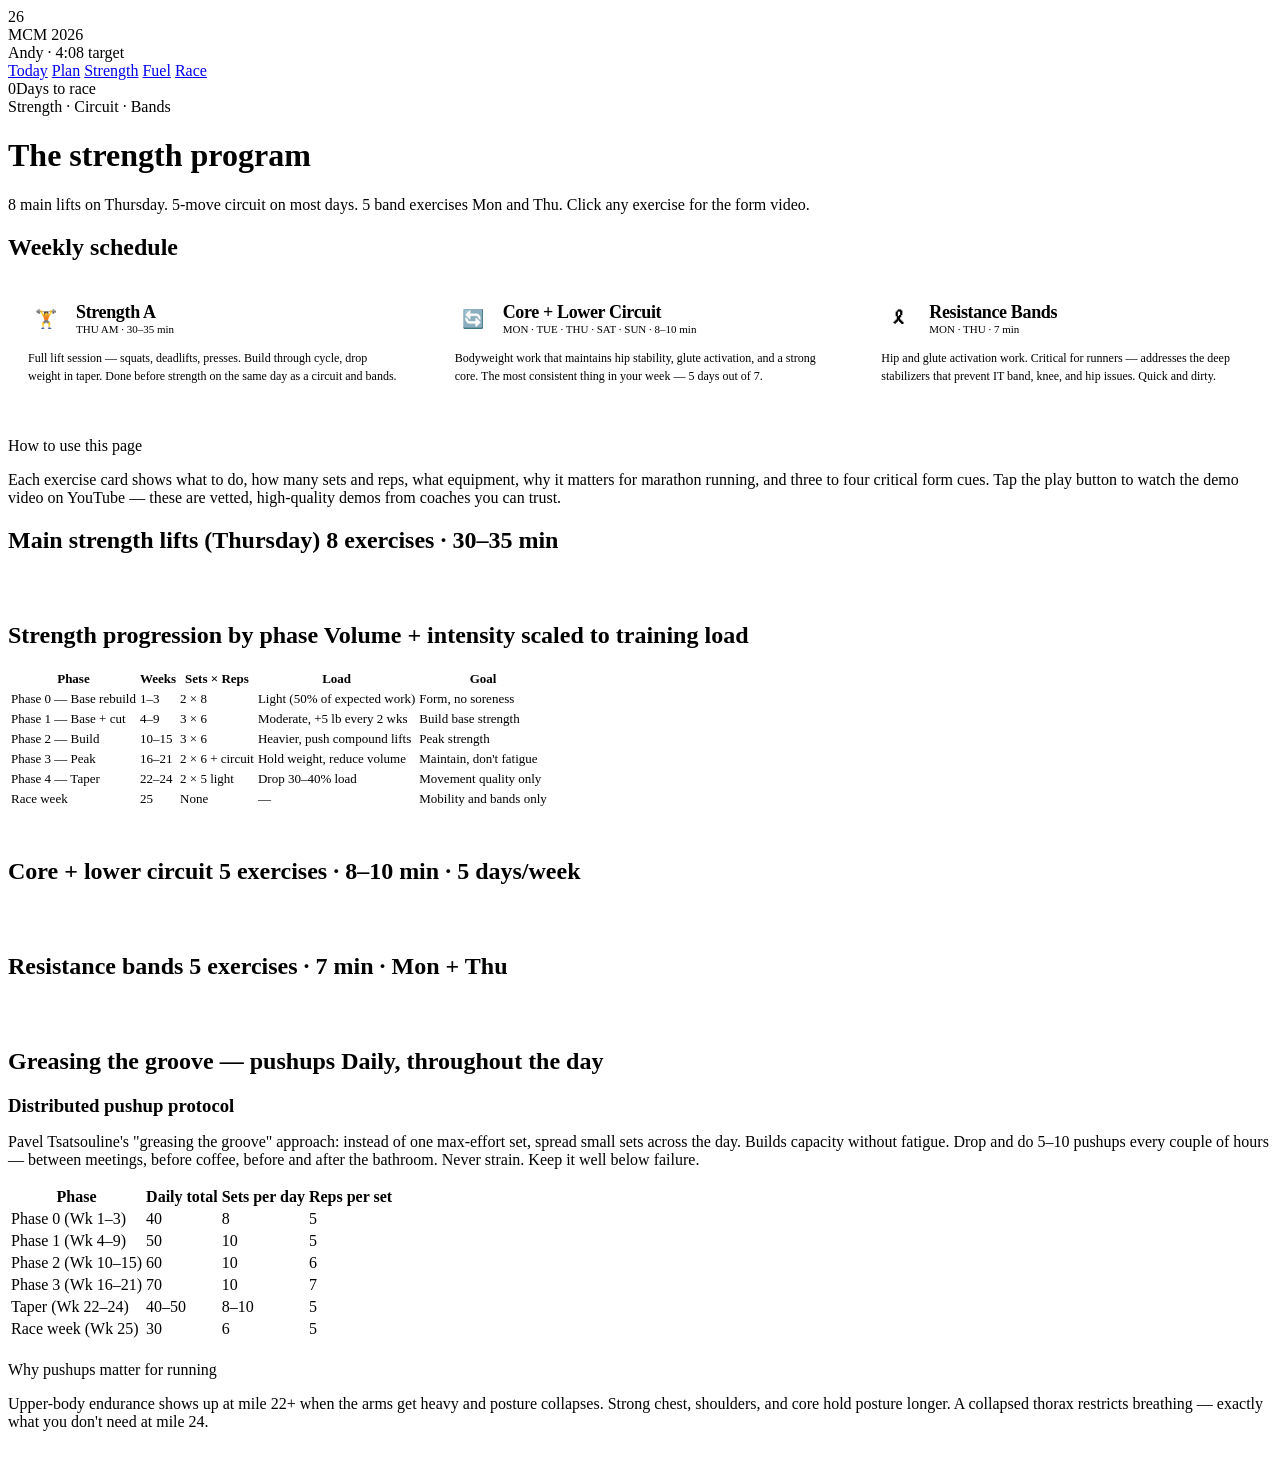
==== exercises.html @ 24f7ea42 "Add files via upload" ====
<!DOCTYPE html>
<html lang="en">
<head>
<meta charset="UTF-8">
<meta name="viewport" content="width=device-width, initial-scale=1.0">
<title>Strength · MCM 2026 Training</title>
<meta name="theme-color" content="#0d1117">
<link rel="stylesheet" href="css/style.css">
<style>
.day-summary {
  display: grid;
  grid-template-columns: repeat(3, 1fr);
  gap: 16px;
  margin-bottom: 32px;
}
.day-card {
  background: var(--card);
  border: 1px solid var(--border);
  border-radius: var(--radius-lg);
  padding: 20px;
}
.day-card-header {
  display: flex;
  align-items: center;
  gap: 12px;
  margin-bottom: 12px;
}
.day-card-icon {
  width: 36px; height: 36px;
  border-radius: 8px;
  display: grid;
  place-items: center;
  font-size: 18px;
}
.day-card-icon.strength { background: var(--strength-soft); color: var(--strength); }
.day-card-icon.circuit { background: var(--easy-soft); color: var(--easy); }
.day-card-icon.bands { background: var(--quality-soft); color: var(--quality); }
.day-card-title {
  font-family: var(--font-display);
  font-size: 18px;
  font-weight: 800;
  letter-spacing: -0.02em;
}
.day-card-meta {
  font-family: var(--font-mono);
  font-size: 11px;
  color: var(--text-faint);
}
.day-card-when {
  font-size: 12px;
  color: var(--text-dim);
  line-height: 1.5;
}

.exercise-section {
  margin-bottom: 48px;
}
.exercise-grid {
  display: grid;
  grid-template-columns: repeat(auto-fill, minmax(340px, 1fr));
  gap: 18px;
}
.ex-card {
  background: var(--card);
  border: 1px solid var(--border);
  border-radius: var(--radius-lg);
  overflow: hidden;
  display: flex;
  flex-direction: column;
}
.ex-thumb {
  position: relative;
  width: 100%;
  padding-top: 56.25%;
  background: var(--bg-elev);
  overflow: hidden;
  border-bottom: 1px solid var(--border-soft);
}
.ex-thumb img {
  position: absolute; inset: 0;
  width: 100%; height: 100%;
  object-fit: cover;
  filter: brightness(0.85);
  transition: filter 0.2s;
}
.ex-thumb:hover img { filter: brightness(1); }
.ex-thumb-overlay {
  position: absolute;
  inset: 0;
  display: grid;
  place-items: center;
  background: linear-gradient(180deg, rgba(0,0,0,0) 50%, rgba(0,0,0,0.5));
  pointer-events: none;
}
.ex-play {
  width: 56px; height: 56px;
  border-radius: 50%;
  background: rgba(249, 115, 22, 0.95);
  display: grid;
  place-items: center;
  font-size: 20px;
  color: #1a0a00;
  box-shadow: 0 4px 20px rgba(249, 115, 22, 0.4);
}
.ex-thumb-label {
  position: absolute;
  bottom: 8px; left: 12px;
  background: rgba(13, 17, 23, 0.85);
  padding: 4px 8px;
  border-radius: 5px;
  font-size: 11px;
  font-weight: 600;
  color: var(--text);
  font-family: var(--font-mono);
}
.ex-body {
  padding: 18px;
  flex: 1;
  display: flex;
  flex-direction: column;
}
.ex-name {
  font-family: var(--font-display);
  font-size: 18px;
  font-weight: 800;
  letter-spacing: -0.02em;
  margin-bottom: 8px;
}
.ex-meta-row {
  display: flex;
  gap: 8px;
  margin-bottom: 14px;
  flex-wrap: wrap;
}
.ex-tag {
  font-family: var(--font-mono);
  font-size: 11px;
  font-weight: 600;
  padding: 3px 9px;
  border-radius: 5px;
  background: var(--bg-elev);
  color: var(--text-dim);
  border: 1px solid var(--border-soft);
}
.ex-tag.sets { color: var(--accent); border-color: rgba(249, 115, 22, 0.3); }
.ex-desc {
  font-size: 13px;
  color: var(--text-dim);
  line-height: 1.55;
  margin-bottom: 14px;
  flex: 1;
}
.ex-cues {
  background: var(--bg-elev);
  border-radius: 8px;
  padding: 12px 14px;
  margin-top: auto;
}
.ex-cues-title {
  font-family: var(--font-body);
  font-size: 10px;
  text-transform: uppercase;
  letter-spacing: 0.1em;
  color: var(--accent);
  font-weight: 700;
  margin-bottom: 8px;
}
.ex-cues ul {
  list-style: none;
  padding: 0;
}
.ex-cues li {
  font-size: 12px;
  color: var(--text);
  padding: 4px 0;
  padding-left: 16px;
  position: relative;
  line-height: 1.4;
}
.ex-cues li::before {
  content: '→';
  position: absolute;
  left: 0;
  color: var(--accent);
  font-weight: 700;
}

.progression-table {
  background: var(--card);
  border: 1px solid var(--border);
  border-radius: var(--radius-lg);
  overflow: hidden;
  margin-bottom: 48px;
}
.progression-table table { font-size: 13px; }
.progression-table th { background: var(--bg-elev); }
.progression-table td.num { color: var(--accent); }

@media (max-width: 700px) {
  .day-summary { grid-template-columns: 1fr; }
  .exercise-grid { grid-template-columns: 1fr; }
}
</style>
</head>
<body>

<nav class="topnav">
  <div class="topnav-inner">
    <div class="brand">
      <div class="brand-mark">26</div>
      <div>
        <div class="brand-text">MCM 2026</div>
        <span class="brand-sub">Andy · 4:08 target</span>
      </div>
    </div>
    <div class="nav-tabs">
      <a href="index.html" class="nav-tab">Today</a>
      <a href="plan.html" class="nav-tab">Plan</a>
      <a href="exercises.html" class="nav-tab active">Strength</a>
      <a href="nutrition.html" class="nav-tab">Fuel</a>
      <a href="race.html" class="nav-tab">Race</a>
    </div>
    <div class="nav-stats">
      <div class="nav-stat"><span class="nav-stat-num" id="ts-days">—</span><span class="nav-stat-lbl">Days to race</span></div>
    </div>
  </div>
</nav>

<main>
  <div class="page-header">
    <div class="page-kicker">Strength · Circuit · Bands</div>
    <h1 class="page-title">The strength program</h1>
    <p class="page-subtitle">8 main lifts on Thursday. 5-move circuit on most days. 5 band exercises Mon and Thu. Click any exercise for the form video.</p>
  </div>

  <h2 class="section-title">Weekly schedule</h2>
  <div class="day-summary">
    <div class="day-card">
      <div class="day-card-header">
        <div class="day-card-icon strength">🏋️</div>
        <div>
          <div class="day-card-title">Strength A</div>
          <div class="day-card-meta">THU AM · 30–35 min</div>
        </div>
      </div>
      <div class="day-card-when">Full lift session — squats, deadlifts, presses. Build through cycle, drop weight in taper. Done before strength on the same day as a circuit and bands.</div>
    </div>
    <div class="day-card">
      <div class="day-card-header">
        <div class="day-card-icon circuit">🔄</div>
        <div>
          <div class="day-card-title">Core + Lower Circuit</div>
          <div class="day-card-meta">MON · TUE · THU · SAT · SUN · 8–10 min</div>
        </div>
      </div>
      <div class="day-card-when">Bodyweight work that maintains hip stability, glute activation, and a strong core. The most consistent thing in your week — 5 days out of 7.</div>
    </div>
    <div class="day-card">
      <div class="day-card-header">
        <div class="day-card-icon bands">🎗</div>
        <div>
          <div class="day-card-title">Resistance Bands</div>
          <div class="day-card-meta">MON · THU · 7 min</div>
        </div>
      </div>
      <div class="day-card-when">Hip and glute activation work. Critical for runners — addresses the deep stabilizers that prevent IT band, knee, and hip issues. Quick and dirty.</div>
    </div>
  </div>

  <div class="callout">
    <div class="callout-title">How to use this page</div>
    <p>Each exercise card shows what to do, how many sets and reps, what equipment, why it matters for marathon running, and three to four critical form cues. Tap the play button to watch the demo video on YouTube — these are vetted, high-quality demos from coaches you can trust.</p>
  </div>

  <section class="exercise-section">
    <h2 class="section-title">
      <span>Main strength lifts (Thursday)</span>
      <span class="section-title-rt">8 exercises · 30–35 min</span>
    </h2>
    <div class="exercise-grid" id="strength-grid"></div>
  </section>

  <section class="exercise-section">
    <h2 class="section-title">
      <span>Strength progression by phase</span>
      <span class="section-title-rt">Volume + intensity scaled to training load</span>
    </h2>
    <div class="progression-table">
      <table>
        <thead><tr><th>Phase</th><th>Weeks</th><th>Sets × Reps</th><th>Load</th><th>Goal</th></tr></thead>
        <tbody>
          <tr><td>Phase 0 — Base rebuild</td><td class="num">1–3</td><td>2 × 8</td><td>Light (50% of expected work)</td><td>Form, no soreness</td></tr>
          <tr><td>Phase 1 — Base + cut</td><td class="num">4–9</td><td>3 × 6</td><td>Moderate, +5 lb every 2 wks</td><td>Build base strength</td></tr>
          <tr><td>Phase 2 — Build</td><td class="num">10–15</td><td>3 × 6</td><td>Heavier, push compound lifts</td><td>Peak strength</td></tr>
          <tr><td>Phase 3 — Peak</td><td class="num">16–21</td><td>2 × 6 + circuit</td><td>Hold weight, reduce volume</td><td>Maintain, don't fatigue</td></tr>
          <tr><td>Phase 4 — Taper</td><td class="num">22–24</td><td>2 × 5 light</td><td>Drop 30–40% load</td><td>Movement quality only</td></tr>
          <tr><td>Race week</td><td class="num">25</td><td>None</td><td>—</td><td>Mobility and bands only</td></tr>
        </tbody>
      </table>
    </div>
  </section>

  <section class="exercise-section">
    <h2 class="section-title">
      <span>Core + lower circuit</span>
      <span class="section-title-rt">5 exercises · 8–10 min · 5 days/week</span>
    </h2>
    <div class="exercise-grid" id="circuit-grid"></div>
  </section>

  <section class="exercise-section">
    <h2 class="section-title">
      <span>Resistance bands</span>
      <span class="section-title-rt">5 exercises · 7 min · Mon + Thu</span>
    </h2>
    <div class="exercise-grid" id="bands-grid"></div>
  </section>

  <section class="exercise-section">
    <h2 class="section-title">
      <span>Greasing the groove — pushups</span>
      <span class="section-title-rt">Daily, throughout the day</span>
    </h2>
    <div class="card">
      <h3 style="margin-bottom: 12px;">Distributed pushup protocol</h3>
      <p style="color: var(--text-dim); margin-bottom: 16px;">Pavel Tsatsouline's "greasing the groove" approach: instead of one max-effort set, spread small sets across the day. Builds capacity without fatigue. Drop and do 5–10 pushups every couple of hours — between meetings, before coffee, before and after the bathroom. Never strain. Keep it well below failure.</p>
      <table>
        <thead><tr><th>Phase</th><th>Daily total</th><th>Sets per day</th><th>Reps per set</th></tr></thead>
        <tbody>
          <tr><td>Phase 0 (Wk 1–3)</td><td class="num">40</td><td class="num">8</td><td class="num">5</td></tr>
          <tr><td>Phase 1 (Wk 4–9)</td><td class="num">50</td><td class="num">10</td><td class="num">5</td></tr>
          <tr><td>Phase 2 (Wk 10–15)</td><td class="num">60</td><td class="num">10</td><td class="num">6</td></tr>
          <tr><td>Phase 3 (Wk 16–21)</td><td class="num">70</td><td class="num">10</td><td class="num">7</td></tr>
          <tr><td>Taper (Wk 22–24)</td><td class="num">40–50</td><td class="num">8–10</td><td class="num">5</td></tr>
          <tr><td>Race week (Wk 25)</td><td class="num">30</td><td class="num">6</td><td class="num">5</td></tr>
        </tbody>
      </table>
      <div class="callout" style="margin-top: 20px;">
        <div class="callout-title">Why pushups matter for running</div>
        <p>Upper-body endurance shows up at mile 22+ when the arms get heavy and posture collapses. Strong chest, shoulders, and core hold posture longer. A collapsed thorax restricts breathing — exactly what you don't need at mile 24.</p>
      </div>
    </div>
  </section>
</main>

<script src="js/data.js"></script>
<script>
const RACE_DATE = new Date('2026-10-25T07:55:00');
const today = new Date();
const days = Math.max(0, Math.floor((RACE_DATE - today) / (1000 * 60 * 60 * 24)));
document.getElementById('ts-days').textContent = days;

function ytId(url) {
  const m = url.match(/(?:youtube\.com\/watch\?v=|youtu\.be\/)([a-zA-Z0-9_-]+)/);
  return m ? m[1] : null;
}
function exCard(ex) {
  const id = ytId(ex.videoUrl);
  const thumb = id ? `https://img.youtube.com/vi/${id}/hqdefault.jpg` : '';
  const cuesHTML = ex.formCues ? `
    <div class="ex-cues">
      <div class="ex-cues-title">Form cues</div>
      <ul>${ex.formCues.map(c => `<li>${c}</li>`).join('')}</ul>
    </div>
  ` : '';
  return `
    <div class="ex-card">
      <a class="ex-thumb" href="${ex.videoUrl}" target="_blank" rel="noopener" title="Watch ${ex.videoLabel || 'demo'}">
        ${thumb ? `<img src="${thumb}" alt="${ex.name} demo" loading="lazy">` : ''}
        <div class="ex-thumb-overlay"><div class="ex-play">▶</div></div>
        ${ex.videoLabel ? `<div class="ex-thumb-label">${ex.videoLabel}</div>` : ''}
      </a>
      <div class="ex-body">
        <div class="ex-name">${ex.name}</div>
        <div class="ex-meta-row">
          <span class="ex-tag sets">${ex.sets}</span>
          ${ex.equipment ? `<span class="ex-tag">${ex.equipment}</span>` : ''}
        </div>
        <div class="ex-desc">${ex.description}</div>
        ${cuesHTML}
      </div>
    </div>
  `;
}
document.getElementById('strength-grid').innerHTML = EXERCISES.strength.map(exCard).join('');
document.getElementById('circuit-grid').innerHTML = EXERCISES.circuit.map(exCard).join('');
document.getElementById('bands-grid').innerHTML = EXERCISES.bands.map(exCard).join('');
</script>
</body>
</html>
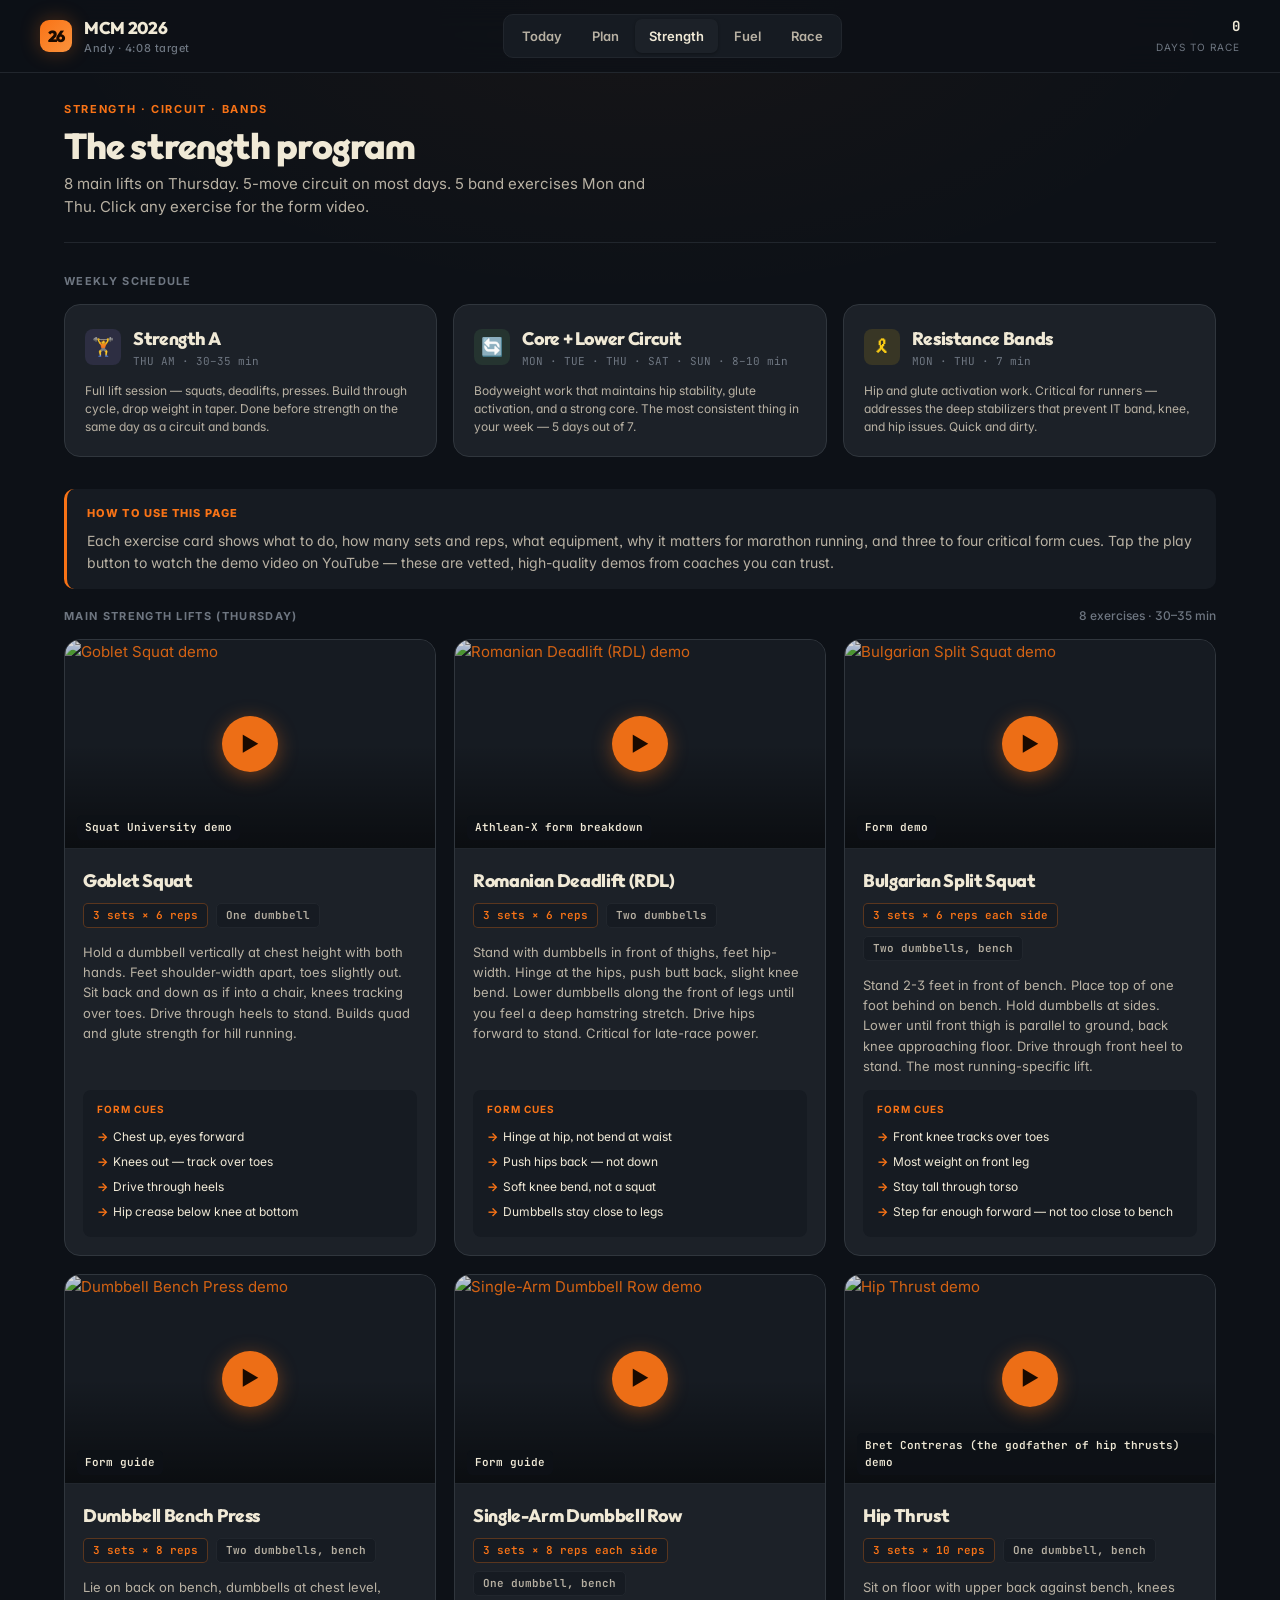
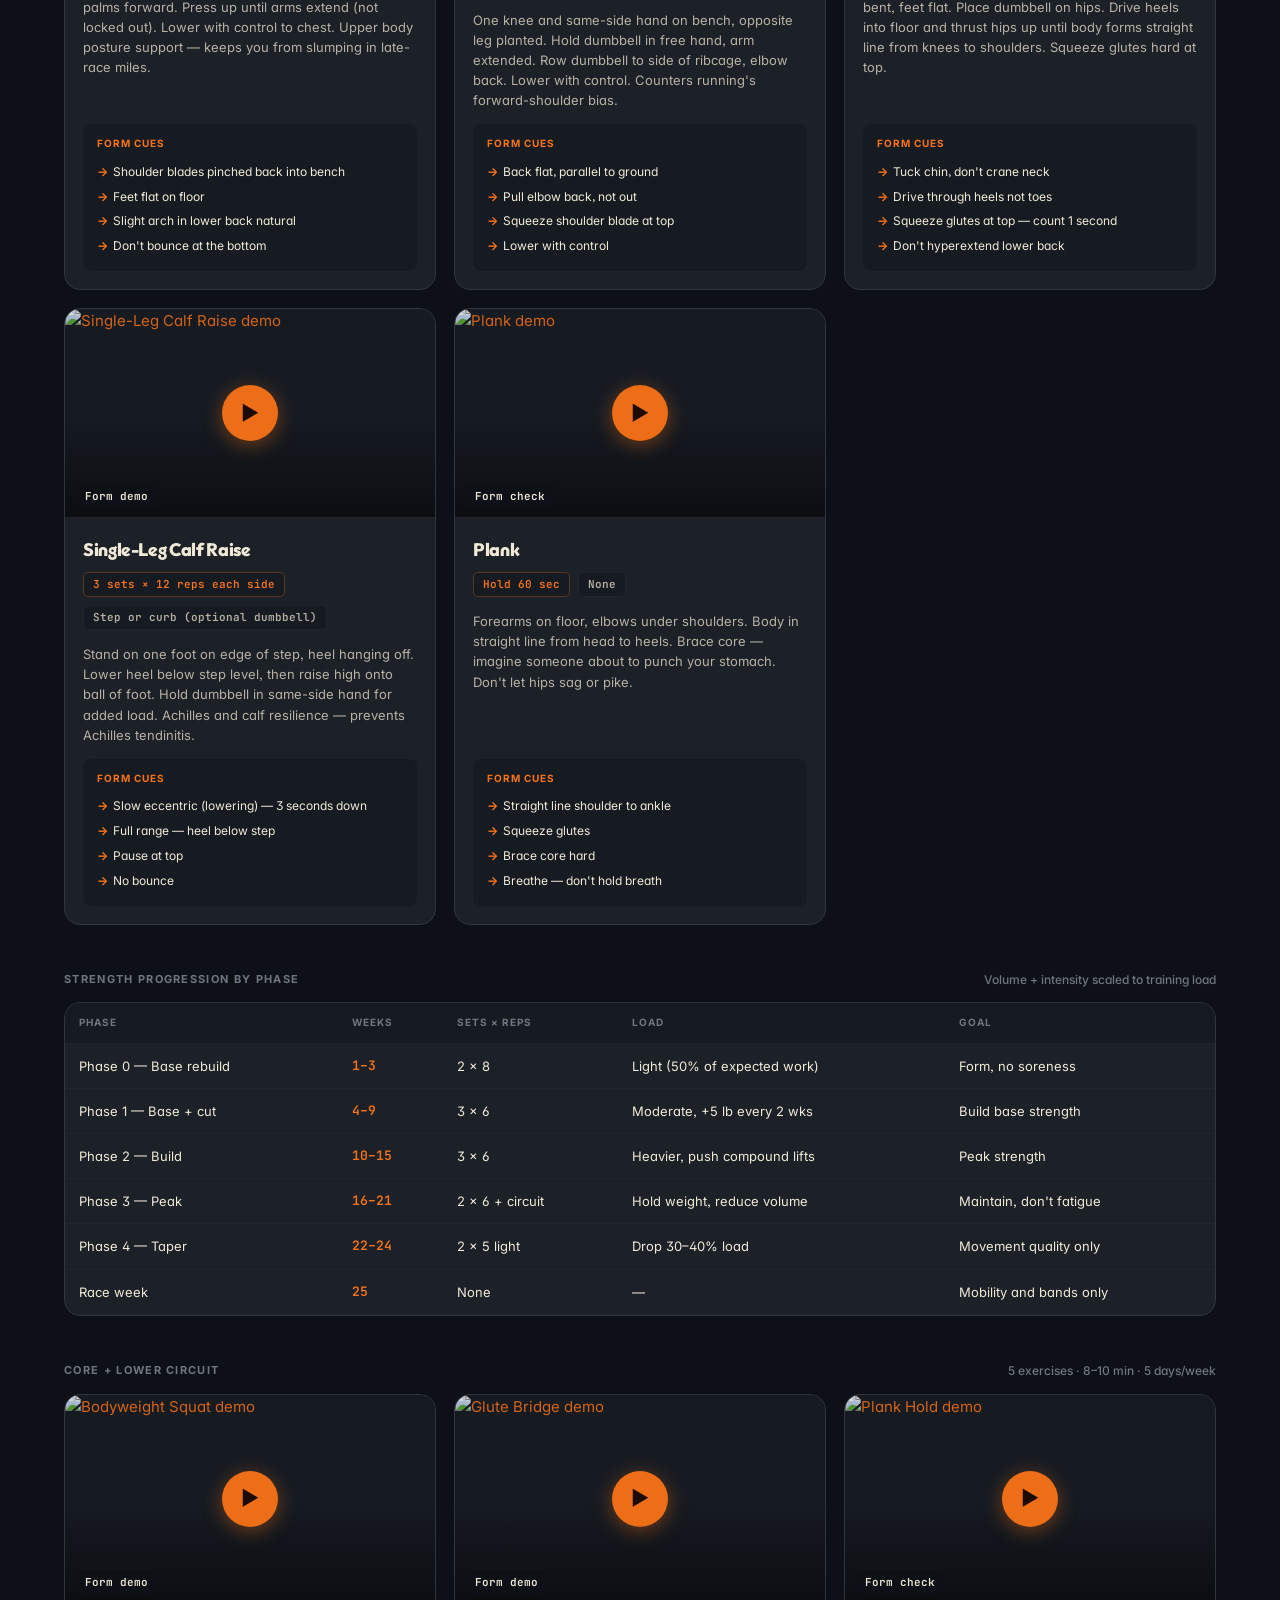
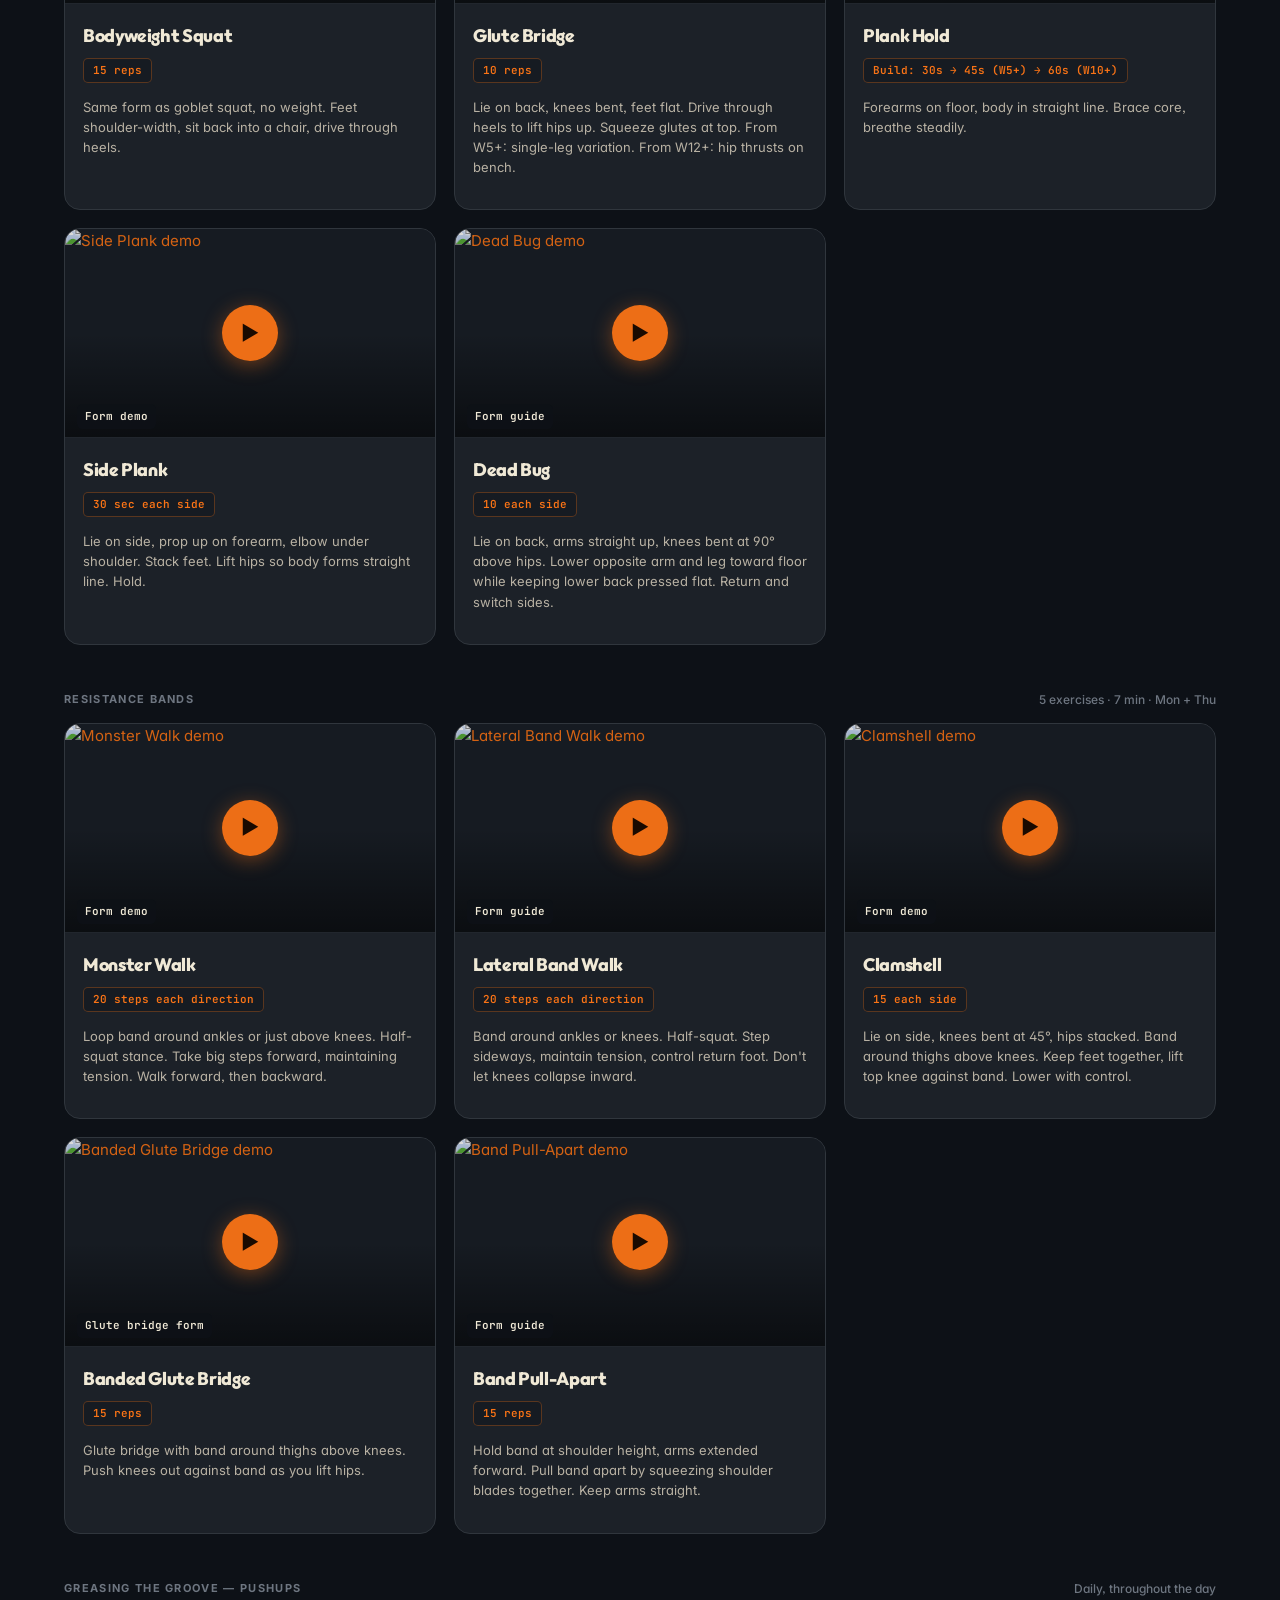
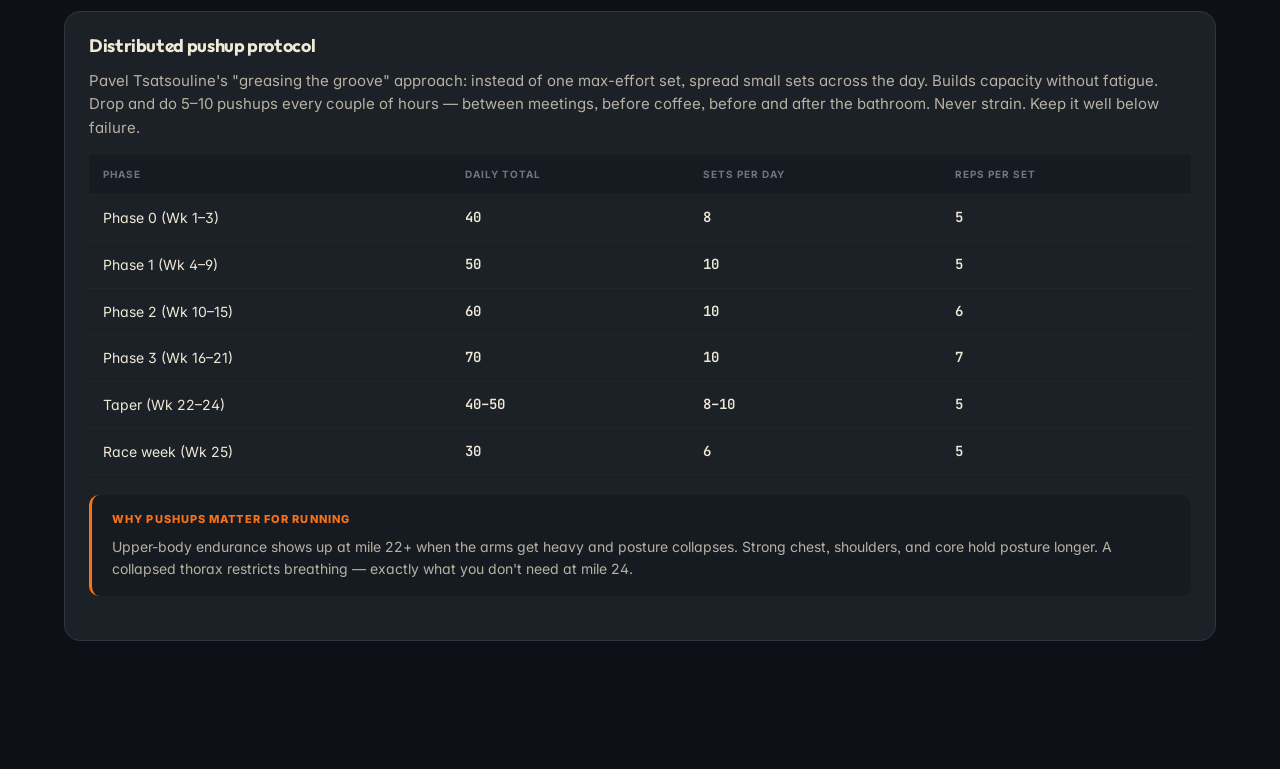
==== commit c1ed2650: "Upgrade state to schema v2; redesign Today page Schema v2 collapses done/skip/notes into a single wo" ====
--- a/exercises.html
+++ b/exercises.html
@@ -344,11 +344,9 @@
 </main>
 
 <script src="js/data.js"></script>
+<script src="js/state.js"></script>
 <script>
-const RACE_DATE = new Date('2026-10-25T07:55:00');
-const today = new Date();
-const days = Math.max(0, Math.floor((RACE_DATE - today) / (1000 * 60 * 60 * 24)));
-document.getElementById('ts-days').textContent = days;
+bindTopnavStats();
 
 function ytId(url) {
   const m = url.match(/(?:youtube\.com\/watch\?v=|youtu\.be\/)([a-zA-Z0-9_-]+)/);
--- a/css/style.css
+++ b/css/style.css
@@ -0,0 +1,589 @@
+/* ============================================================
+   MCM 2026 Training — Design System
+   Warm dark mode, single accent, Inter/Outfit/JetBrains Mono
+   ============================================================ */
+
+@import url('https://fonts.googleapis.com/css2?family=Outfit:wght@400;500;600;700;800;900&family=Inter:wght@400;500;600;700;800&family=JetBrains+Mono:wght@400;500;600;700&display=swap');
+
+:root {
+  /* Surfaces */
+  --bg: #0d1117;
+  --bg-elev: #161b22;
+  --card: #1c2128;
+  --card-hover: #262c36;
+  --border: #30363d;
+  --border-soft: #21262d;
+
+  /* Text — warm, never pure white */
+  --text: #f0e9d6;
+  --text-dim: #b8b1a3;
+  --text-faint: #6e7681;
+
+  /* Accents */
+  --accent: #f97316;          /* warm orange — marathon dawn */
+  --accent-soft: rgba(249, 115, 22, 0.12);
+  --accent-dim: #c2410c;
+
+  /* Semantic */
+  --easy: #66bb6a;
+  --easy-soft: rgba(102, 187, 106, 0.12);
+  --quality: #facc15;
+  --quality-soft: rgba(250, 204, 21, 0.12);
+  --long: #38bdf8;
+  --long-soft: rgba(56, 189, 248, 0.12);
+  --strength: #a78bfa;
+  --strength-soft: rgba(167, 139, 250, 0.12);
+  --rest: #6e7681;
+  --rest-soft: rgba(110, 118, 129, 0.12);
+  --tune: #ec4899;
+  --tune-soft: rgba(236, 72, 153, 0.12);
+  --race: #ef4444;
+  --race-soft: rgba(239, 68, 68, 0.15);
+  --done: #22c55e;
+  --warn: #f59e0b;
+
+  /* Typography */
+  --font-display: 'Outfit', -apple-system, system-ui, sans-serif;
+  --font-body: 'Inter', -apple-system, system-ui, sans-serif;
+  --font-mono: 'JetBrains Mono', 'SF Mono', Menlo, monospace;
+
+  /* Spacing */
+  --space-1: 4px; --space-2: 8px; --space-3: 12px;
+  --space-4: 16px; --space-5: 20px; --space-6: 24px;
+  --space-8: 32px; --space-10: 40px; --space-12: 48px;
+
+  /* Radius */
+  --radius: 12px;
+  --radius-lg: 16px;
+  --radius-xl: 20px;
+}
+
+* { box-sizing: border-box; margin: 0; padding: 0; }
+
+html, body {
+  background: var(--bg);
+  color: var(--text);
+  font-family: var(--font-body);
+  font-size: 15px;
+  line-height: 1.55;
+  -webkit-font-smoothing: antialiased;
+  min-height: 100vh;
+  font-feature-settings: 'cv11', 'ss01', 'ss03';
+}
+
+body {
+  background:
+    radial-gradient(ellipse 1000px 500px at top, rgba(249, 115, 22, 0.04), transparent 60%),
+    var(--bg);
+}
+
+a { color: var(--accent); text-decoration: none; }
+a:hover { color: var(--accent-dim); }
+
+button {
+  font-family: inherit;
+  cursor: pointer;
+  border: none;
+  background: none;
+  color: inherit;
+}
+
+/* ===== TOP NAV ===== */
+.topnav {
+  position: sticky; top: 0; z-index: 50;
+  background: rgba(13, 17, 23, 0.85);
+  backdrop-filter: blur(16px); -webkit-backdrop-filter: blur(16px);
+  border-bottom: 1px solid var(--border-soft);
+  padding: 14px 24px;
+}
+.topnav-inner {
+  max-width: 1200px; margin: 0 auto;
+  display: flex; align-items: center; justify-content: space-between;
+  gap: 16px; flex-wrap: wrap;
+}
+.brand { display: flex; align-items: center; gap: 12px; }
+.brand-mark {
+  width: 32px; height: 32px;
+  border-radius: 9px;
+  background: linear-gradient(135deg, var(--accent), #fb923c);
+  display: grid; place-items: center;
+  font-family: var(--font-display);
+  font-weight: 900; font-size: 16px;
+  color: #1a0a00;
+  letter-spacing: -0.05em;
+  box-shadow: 0 0 20px rgba(249, 115, 22, 0.3);
+}
+.brand-text {
+  font-family: var(--font-display);
+  font-weight: 800; font-size: 17px;
+  letter-spacing: -0.02em;
+}
+.brand-sub {
+  display: block;
+  font-family: var(--font-body);
+  font-weight: 500; font-size: 11px;
+  color: var(--text-faint);
+  letter-spacing: 0.05em;
+  margin-top: -2px;
+}
+
+.nav-tabs {
+  display: flex; gap: 2px;
+  background: var(--bg-elev);
+  padding: 4px;
+  border-radius: 10px;
+  border: 1px solid var(--border-soft);
+}
+.nav-tab {
+  font-family: var(--font-body);
+  font-weight: 600; font-size: 13px;
+  color: var(--text-dim);
+  padding: 7px 14px;
+  border-radius: 7px;
+  transition: all 0.15s;
+  text-decoration: none;
+}
+.nav-tab:hover { color: var(--text); background: var(--card); }
+.nav-tab.active {
+  background: var(--card);
+  color: var(--text);
+  box-shadow: 0 1px 3px rgba(0,0,0,0.3);
+}
+
+.nav-stats {
+  display: flex; gap: 20px;
+  font-size: 12px; color: var(--text-dim);
+}
+.nav-stat { display: flex; flex-direction: column; align-items: flex-end; }
+.nav-stat-num {
+  font-family: var(--font-mono);
+  color: var(--text); font-weight: 700;
+  font-size: 14px;
+  font-variant-numeric: tabular-nums;
+}
+.nav-stat-lbl {
+  font-size: 10px;
+  text-transform: uppercase;
+  letter-spacing: 0.1em;
+  color: var(--text-faint);
+  margin-top: 2px;
+}
+
+main { max-width: 1200px; margin: 0 auto; padding: 28px 24px 80px; }
+
+/* ===== TYPOGRAPHY ===== */
+h1, h2, h3, h4 {
+  font-family: var(--font-display);
+  font-weight: 700;
+  letter-spacing: -0.02em;
+  line-height: 1.15;
+  color: var(--text);
+}
+h1 { font-size: 32px; font-weight: 800; }
+h2 { font-size: 24px; }
+h3 { font-size: 18px; }
+h4 { font-size: 15px; font-weight: 600; }
+
+p { color: var(--text-dim); }
+strong { color: var(--text); font-weight: 600; }
+em { color: var(--text-dim); }
+
+.section-title {
+  font-family: var(--font-body);
+  font-size: 11px;
+  text-transform: uppercase;
+  letter-spacing: 0.12em;
+  color: var(--text-faint);
+  font-weight: 700;
+  margin: 0 0 16px;
+  display: flex; align-items: center; justify-content: space-between;
+}
+.section-title-rt {
+  font-size: 12px;
+  text-transform: none;
+  letter-spacing: 0;
+  color: var(--text-faint);
+  font-weight: 500;
+}
+
+.page-header {
+  margin-bottom: 32px;
+  padding-bottom: 24px;
+  border-bottom: 1px solid var(--border-soft);
+}
+.page-kicker {
+  font-family: var(--font-body);
+  font-size: 11px;
+  text-transform: uppercase;
+  letter-spacing: 0.15em;
+  color: var(--accent);
+  font-weight: 700;
+  margin-bottom: 8px;
+}
+.page-title {
+  font-family: var(--font-display);
+  font-size: 36px;
+  font-weight: 800;
+  letter-spacing: -0.025em;
+  line-height: 1.1;
+  margin-bottom: 6px;
+}
+.page-subtitle {
+  font-size: 15px;
+  color: var(--text-dim);
+  max-width: 600px;
+}
+
+/* ===== CARDS ===== */
+.card {
+  background: var(--card);
+  border: 1px solid var(--border);
+  border-radius: var(--radius-lg);
+  padding: 24px;
+}
+.card-hover { transition: all 0.15s; }
+.card-hover:hover {
+  background: var(--card-hover);
+  transform: translateY(-1px);
+}
+
+/* ===== BUTTONS ===== */
+.btn {
+  display: inline-flex;
+  align-items: center;
+  gap: 6px;
+  background: var(--card);
+  border: 1px solid var(--border);
+  color: var(--text);
+  padding: 10px 16px;
+  border-radius: 10px;
+  font-size: 13px;
+  font-weight: 600;
+  font-family: inherit;
+  transition: all 0.15s;
+}
+.btn:hover { background: var(--card-hover); border-color: #3a4358; }
+.btn-primary {
+  background: var(--accent);
+  border-color: var(--accent);
+  color: #1a0a00;
+  font-weight: 700;
+}
+.btn-primary:hover { background: #ea580c; border-color: #ea580c; }
+.btn-done {
+  background: rgba(34, 197, 94, 0.15);
+  border-color: rgba(34, 197, 94, 0.4);
+  color: var(--done);
+}
+.btn-skip { color: var(--text-dim); }
+
+/* ===== TYPE COLORS ===== */
+.t-easy     { color: var(--easy);     background: var(--easy-soft); }
+.t-quality  { color: var(--quality);  background: var(--quality-soft); }
+.t-long     { color: var(--long);     background: var(--long-soft); }
+.t-rest     { color: var(--rest);     background: var(--rest-soft); }
+.t-strength { color: var(--strength); background: var(--strength-soft); }
+.t-tune     { color: var(--tune);     background: var(--tune-soft); }
+.t-race     { color: var(--race);     background: var(--race-soft); }
+
+.bar-easy     { background: var(--easy); }
+.bar-quality  { background: var(--quality); }
+.bar-long     { background: var(--long); }
+.bar-rest     { background: var(--rest); }
+.bar-strength { background: var(--strength); }
+.bar-tune     { background: var(--tune); }
+.bar-race     { background: var(--race); }
+
+/* ===== AM/PM PILLS ===== */
+.when-pill {
+  font-family: var(--font-mono);
+  font-size: 10px;
+  font-weight: 700;
+  padding: 3px 7px;
+  border-radius: 5px;
+  letter-spacing: 0.05em;
+}
+.when-am   { background: rgba(250, 204, 21, 0.15); color: var(--quality); }
+.when-pm   { background: rgba(167, 139, 250, 0.15); color: var(--strength); }
+.when-rest { background: rgba(110, 118, 129, 0.12); color: var(--text-faint); }
+
+/* ===== TABLES ===== */
+table {
+  width: 100%;
+  border-collapse: collapse;
+  font-size: 14px;
+}
+th, td {
+  padding: 12px 14px;
+  text-align: left;
+  border-bottom: 1px solid var(--border-soft);
+  vertical-align: top;
+}
+th {
+  font-family: var(--font-body);
+  font-size: 10px;
+  font-weight: 700;
+  text-transform: uppercase;
+  letter-spacing: 0.1em;
+  color: var(--text-faint);
+  background: var(--bg-elev);
+}
+td.num {
+  font-family: var(--font-mono);
+  font-variant-numeric: tabular-nums;
+  font-weight: 600;
+  color: var(--text);
+}
+
+/* ===== CALLOUTS ===== */
+.callout {
+  background: var(--bg-elev);
+  border-left: 3px solid var(--accent);
+  border-radius: 10px;
+  padding: 16px 20px;
+  margin: 20px 0;
+}
+.callout-title {
+  font-family: var(--font-body);
+  font-size: 11px;
+  font-weight: 800;
+  text-transform: uppercase;
+  letter-spacing: 0.1em;
+  color: var(--accent);
+  margin-bottom: 8px;
+}
+.callout p { font-size: 14px; margin-bottom: 6px; }
+.callout p:last-child { margin-bottom: 0; }
+.callout.warn { border-left-color: var(--race); }
+.callout.warn .callout-title { color: var(--race); }
+.callout.success { border-left-color: var(--done); }
+.callout.success .callout-title { color: var(--done); }
+
+/* ===== TOAST ===== */
+.toast {
+  position: fixed; bottom: 24px; left: 50%;
+  transform: translateX(-50%) translateY(120px);
+  background: var(--card);
+  border: 1px solid var(--border);
+  padding: 12px 20px;
+  border-radius: 12px;
+  font-size: 14px; font-weight: 600;
+  z-index: 200;
+  transition: transform 0.3s;
+  box-shadow: 0 10px 30px rgba(0,0,0,0.5);
+}
+.toast.show { transform: translateX(-50%) translateY(0); }
+.toast.success { border-color: rgba(34, 197, 94, 0.4); color: var(--done); }
+.toast.warn { border-color: rgba(245, 158, 11, 0.4); color: var(--warn); }
+
+/* ===== FORM INPUTS ===== */
+input[type="number"], input[type="text"], textarea {
+  background: var(--bg-elev);
+  border: 1px solid var(--border);
+  color: var(--text);
+  padding: 11px 14px;
+  border-radius: 10px;
+  font-family: inherit;
+  font-size: 14px;
+  width: 100%;
+}
+input:focus, textarea:focus {
+  outline: none;
+  border-color: var(--accent);
+  box-shadow: 0 0 0 3px var(--accent-soft);
+}
+
+.input-row {
+  display: flex; gap: 8px;
+  margin-bottom: 16px;
+}
+
+/* ===== UTILITY ===== */
+.font-mono { font-family: var(--font-mono); font-variant-numeric: tabular-nums; }
+.text-dim { color: var(--text-dim); }
+.text-faint { color: var(--text-faint); }
+.text-accent { color: var(--accent); }
+.muted { opacity: 0.5; }
+
+/* ===== POST-RUN LOG (today card) ===== */
+.run-log {
+  margin-top: 18px;
+  padding-top: 18px;
+  border-top: 1px solid var(--border-soft);
+  position: relative;
+}
+.run-log.is-done { background: linear-gradient(180deg, rgba(34, 197, 94, 0.04), transparent); border-radius: 12px; padding: 14px; margin-top: 12px; }
+.run-log.is-skipped { opacity: 0.65; }
+.run-log-header {
+  display: flex; align-items: baseline; gap: 12px;
+  flex-wrap: wrap;
+  margin-bottom: 12px;
+}
+.run-log-title {
+  font-family: var(--font-body);
+  font-size: 11px;
+  text-transform: uppercase;
+  letter-spacing: 0.12em;
+  color: var(--text-faint);
+  font-weight: 700;
+}
+.run-log.is-done .run-log-title { color: var(--done); }
+.run-log-source {
+  font-family: var(--font-mono);
+  font-size: 10px;
+  font-weight: 600;
+  padding: 2px 7px;
+  border-radius: 5px;
+  background: var(--accent-soft);
+  color: var(--accent);
+  text-transform: uppercase;
+  letter-spacing: 0.08em;
+}
+.run-log-summary {
+  margin-left: auto;
+  font-family: var(--font-mono);
+  font-size: 12px;
+  color: var(--text-dim);
+  font-weight: 600;
+}
+.run-log-grid {
+  display: grid;
+  grid-template-columns: repeat(5, 1fr);
+  gap: 10px;
+  margin-bottom: 14px;
+}
+.rl-field { display: flex; flex-direction: column; gap: 4px; }
+.rl-field-wide { grid-column: 1 / -1; }
+.rl-lbl {
+  font-family: var(--font-body);
+  font-size: 10px;
+  text-transform: uppercase;
+  letter-spacing: 0.1em;
+  color: var(--text-faint);
+  font-weight: 700;
+}
+.rl-input {
+  width: 100%;
+  background: var(--bg-elev);
+  border: 1px solid var(--border);
+  color: var(--text);
+  padding: 9px 11px;
+  border-radius: 8px;
+  font-family: var(--font-body);
+  font-size: 14px;
+  font-weight: 500;
+  transition: border-color 0.15s;
+}
+.rl-input:focus {
+  outline: none;
+  border-color: var(--accent);
+  background: var(--card);
+}
+input.rl-miles, input.rl-time, input.rl-rpe, input.rl-gels { font-family: var(--font-mono); font-variant-numeric: tabular-nums; }
+.run-log-actions { display: flex; gap: 8px; flex-wrap: wrap; }
+.run-log-rest { margin-top: 18px; padding-top: 18px; border-top: 1px solid var(--border-soft); }
+.run-log-note {
+  margin-top: 10px;
+  padding: 10px 12px;
+  background: var(--bg-elev);
+  border-radius: 8px;
+  font-size: 13px;
+  color: var(--text-dim);
+}
+
+/* ===== MORNING CHECK-IN ===== */
+.checkin-card {
+  background: var(--card);
+  border: 1px solid var(--border);
+  border-radius: var(--radius-xl);
+  padding: 22px 24px;
+  margin-bottom: 32px;
+}
+.checkin-header {
+  display: flex; justify-content: space-between; align-items: baseline;
+  margin-bottom: 18px;
+  padding-bottom: 14px;
+  border-bottom: 1px solid var(--border-soft);
+}
+.checkin-header h3 {
+  font-family: var(--font-display);
+  font-size: 16px;
+  font-weight: 800;
+  letter-spacing: -0.01em;
+}
+.checkin-date {
+  font-family: var(--font-mono);
+  font-size: 12px;
+  color: var(--text-faint);
+  font-weight: 600;
+}
+.checkin-row {
+  display: grid;
+  grid-template-columns: 1fr auto;
+  gap: 16px;
+  align-items: center;
+  padding: 12px 0;
+  border-bottom: 1px solid var(--border-soft);
+}
+.checkin-row:last-child { border-bottom: none; }
+.checkin-row.checkin-extras {
+  grid-template-columns: 1fr;
+  gap: 10px;
+  padding-top: 16px;
+}
+.checkin-label { display: flex; flex-direction: column; gap: 2px; }
+.checkin-lbl-main {
+  font-family: var(--font-body);
+  font-size: 13px;
+  font-weight: 700;
+  color: var(--text);
+}
+.checkin-lbl-sub {
+  font-family: var(--font-mono);
+  font-size: 11px;
+  color: var(--text-faint);
+  font-weight: 500;
+}
+.checkin-input-row {
+  display: flex; gap: 6px;
+}
+.checkin-input-row input {
+  width: 96px;
+  background: var(--bg-elev);
+  border: 1px solid var(--border);
+  color: var(--text);
+  padding: 8px 10px;
+  border-radius: 8px;
+  font-family: var(--font-mono);
+  font-size: 14px;
+  font-variant-numeric: tabular-nums;
+  text-align: right;
+  font-weight: 600;
+}
+.checkin-input-row input:focus {
+  outline: none;
+  border-color: var(--accent);
+}
+.checkin-input-row .btn { padding: 8px 14px; font-size: 13px; }
+.checkin-extras .checkin-label { margin-bottom: 4px; }
+
+@media (max-width: 700px) {
+  .run-log-grid { grid-template-columns: repeat(2, 1fr); }
+  .rl-field-wide { grid-column: 1 / -1; }
+  .checkin-row { grid-template-columns: 1fr; gap: 8px; }
+  .checkin-input-row { justify-content: flex-end; }
+  .checkin-input-row input { width: 110px; }
+}
+
+/* ===== RESPONSIVE ===== */
+@media (max-width: 900px) {
+  .topnav { padding: 12px 16px; }
+  .nav-stats { display: none; }
+  main { padding: 20px 16px 80px; }
+  .page-title { font-size: 28px; }
+  h1 { font-size: 26px; }
+}
+@media (max-width: 560px) {
+  .nav-tabs { width: 100%; justify-content: space-between; }
+  .nav-tab { flex: 1; padding: 7px 8px; font-size: 12px; text-align: center; }
+}
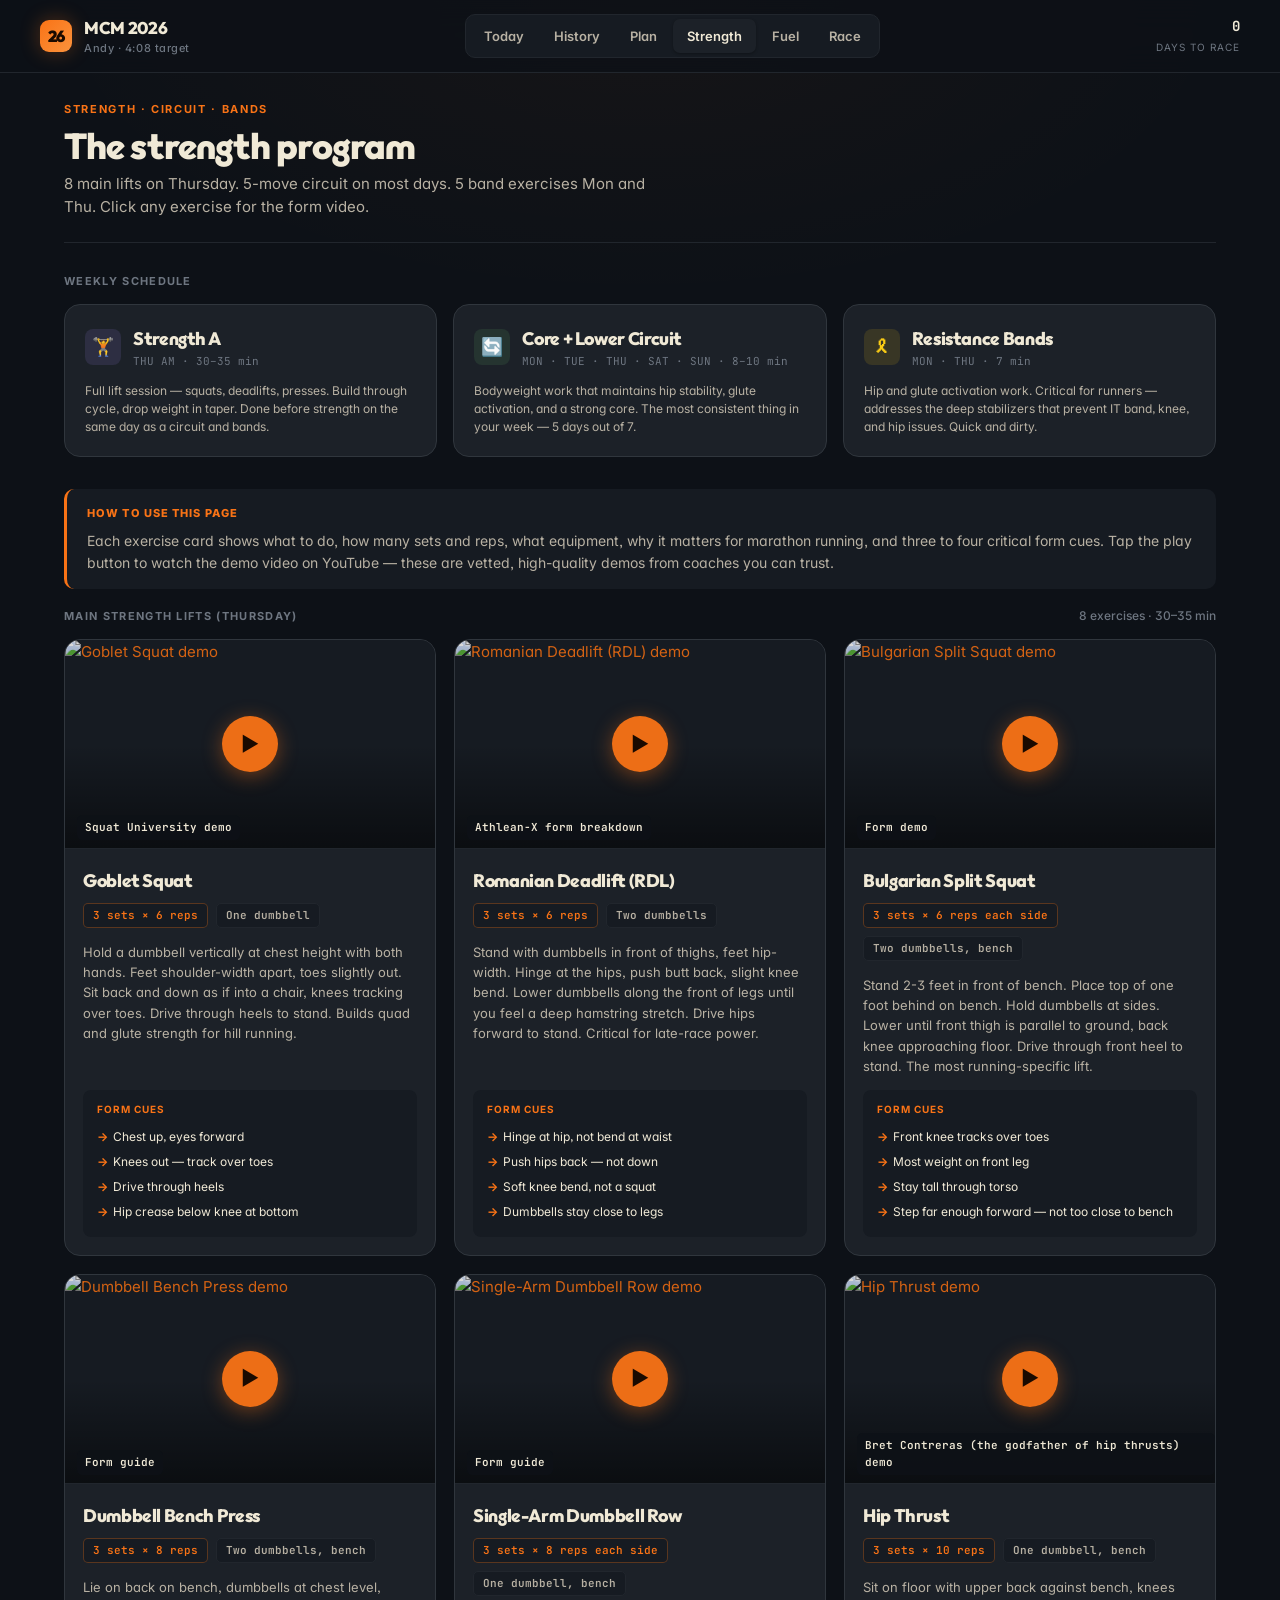
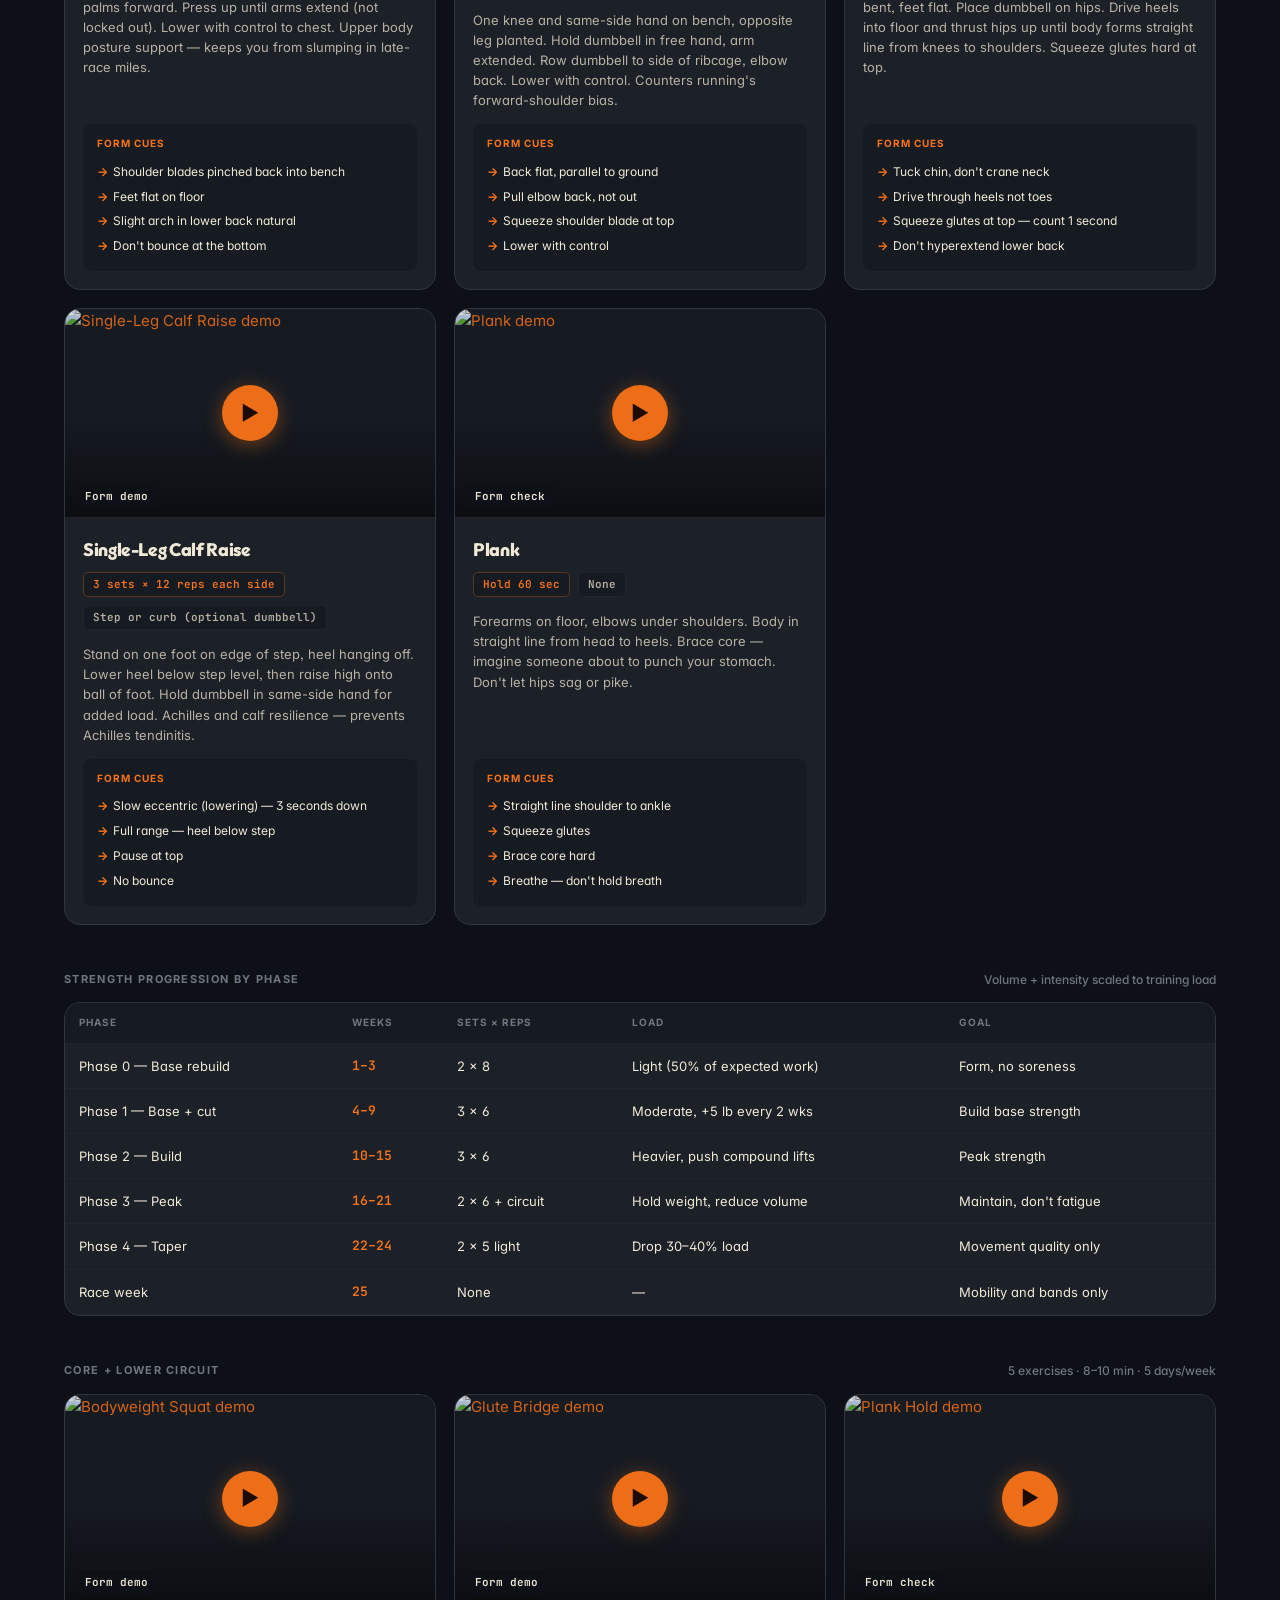
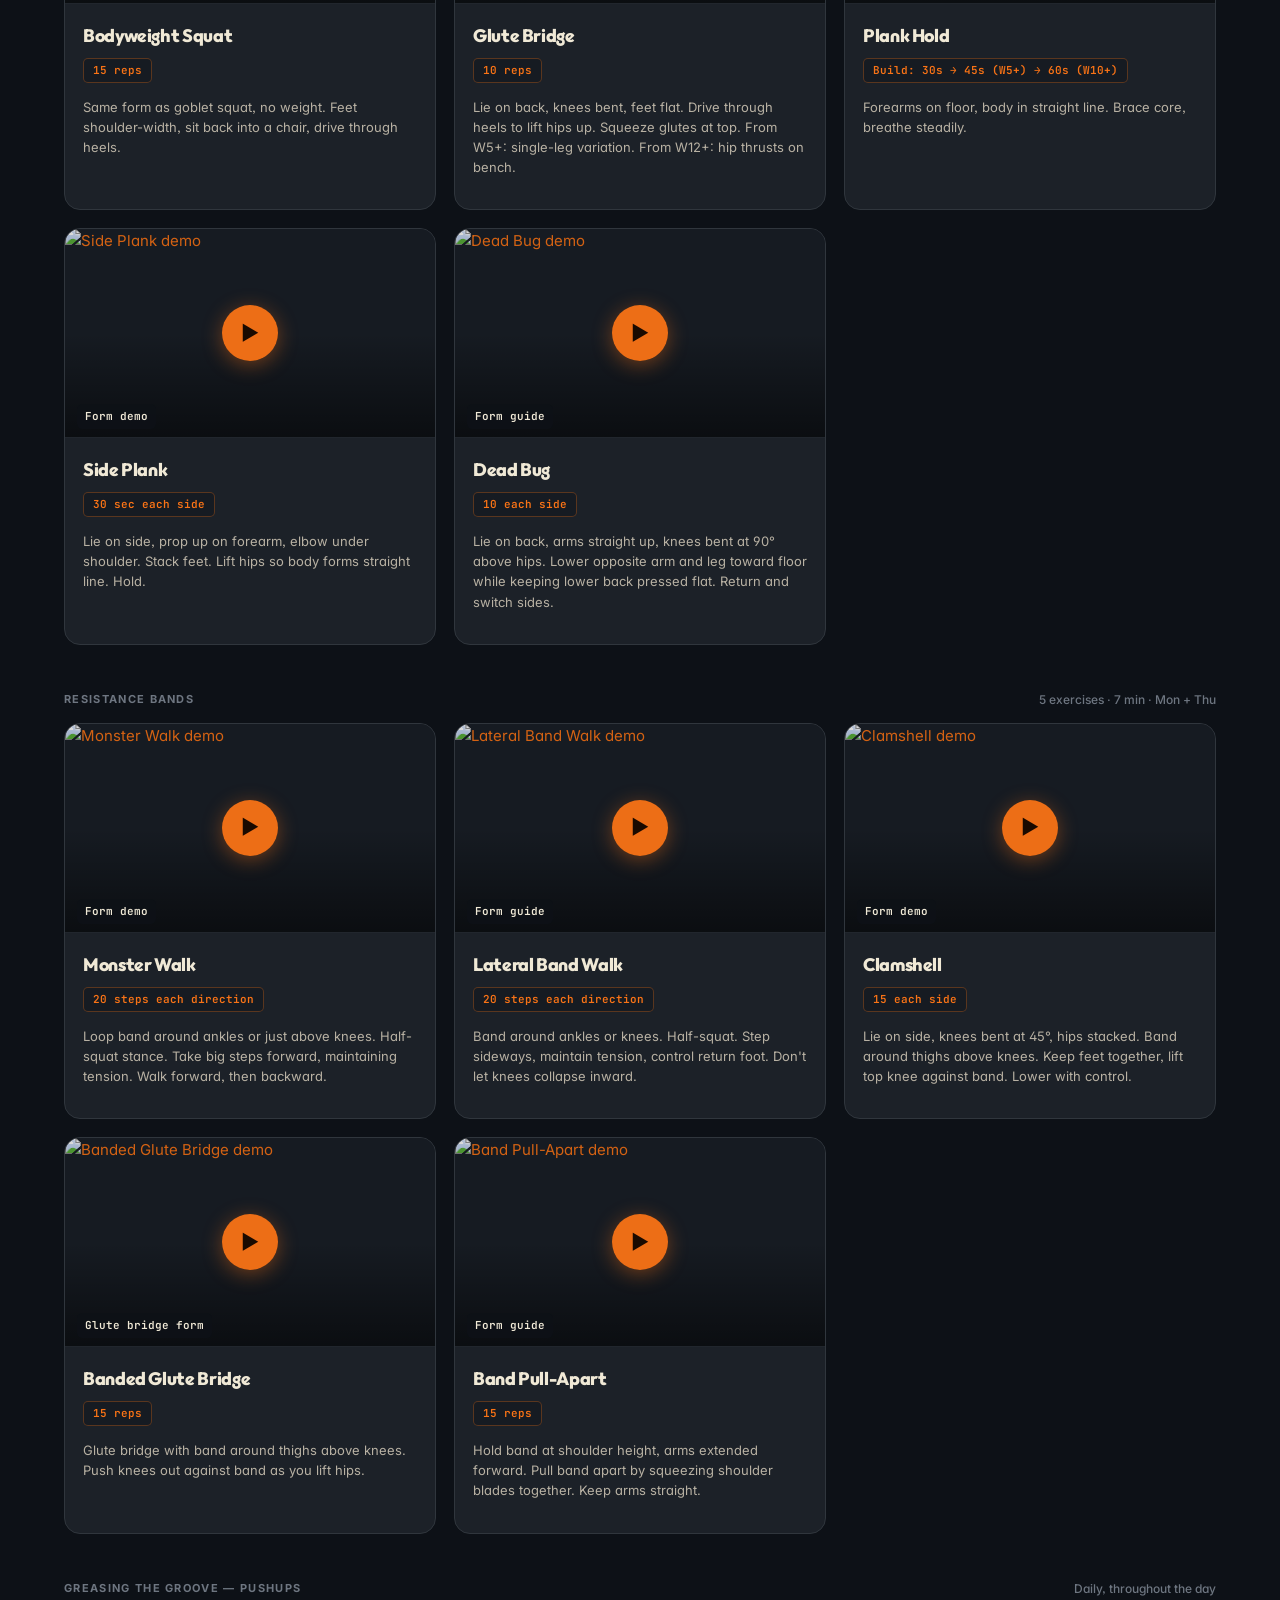
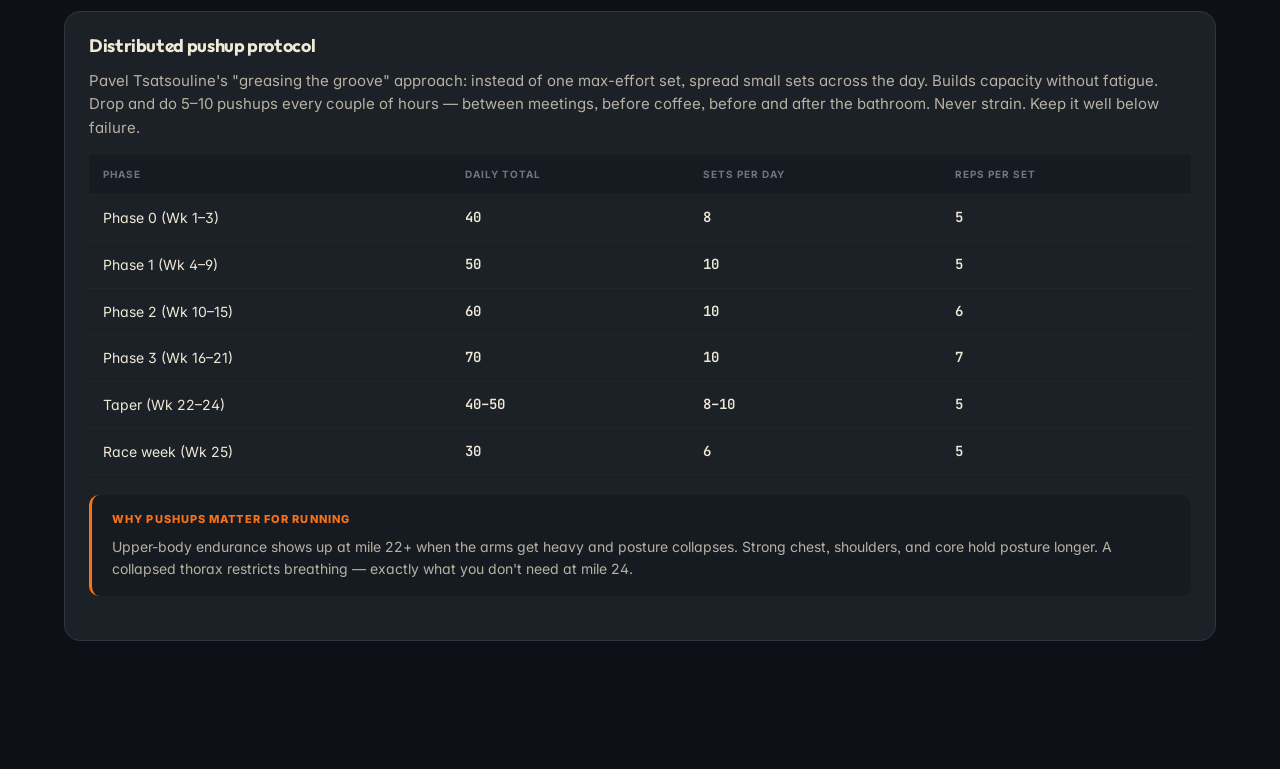
==== commit 7a51d699: "Add History page with weekly chart, run list, and weight/sleep trends Replaces the gap where logged " ====
--- a/exercises.html
+++ b/exercises.html
@@ -215,6 +215,7 @@
     </div>
     <div class="nav-tabs">
       <a href="index.html" class="nav-tab">Today</a>
+      <a href="history.html" class="nav-tab">History</a>
       <a href="plan.html" class="nav-tab">Plan</a>
       <a href="exercises.html" class="nav-tab active">Strength</a>
       <a href="nutrition.html" class="nav-tab">Fuel</a>
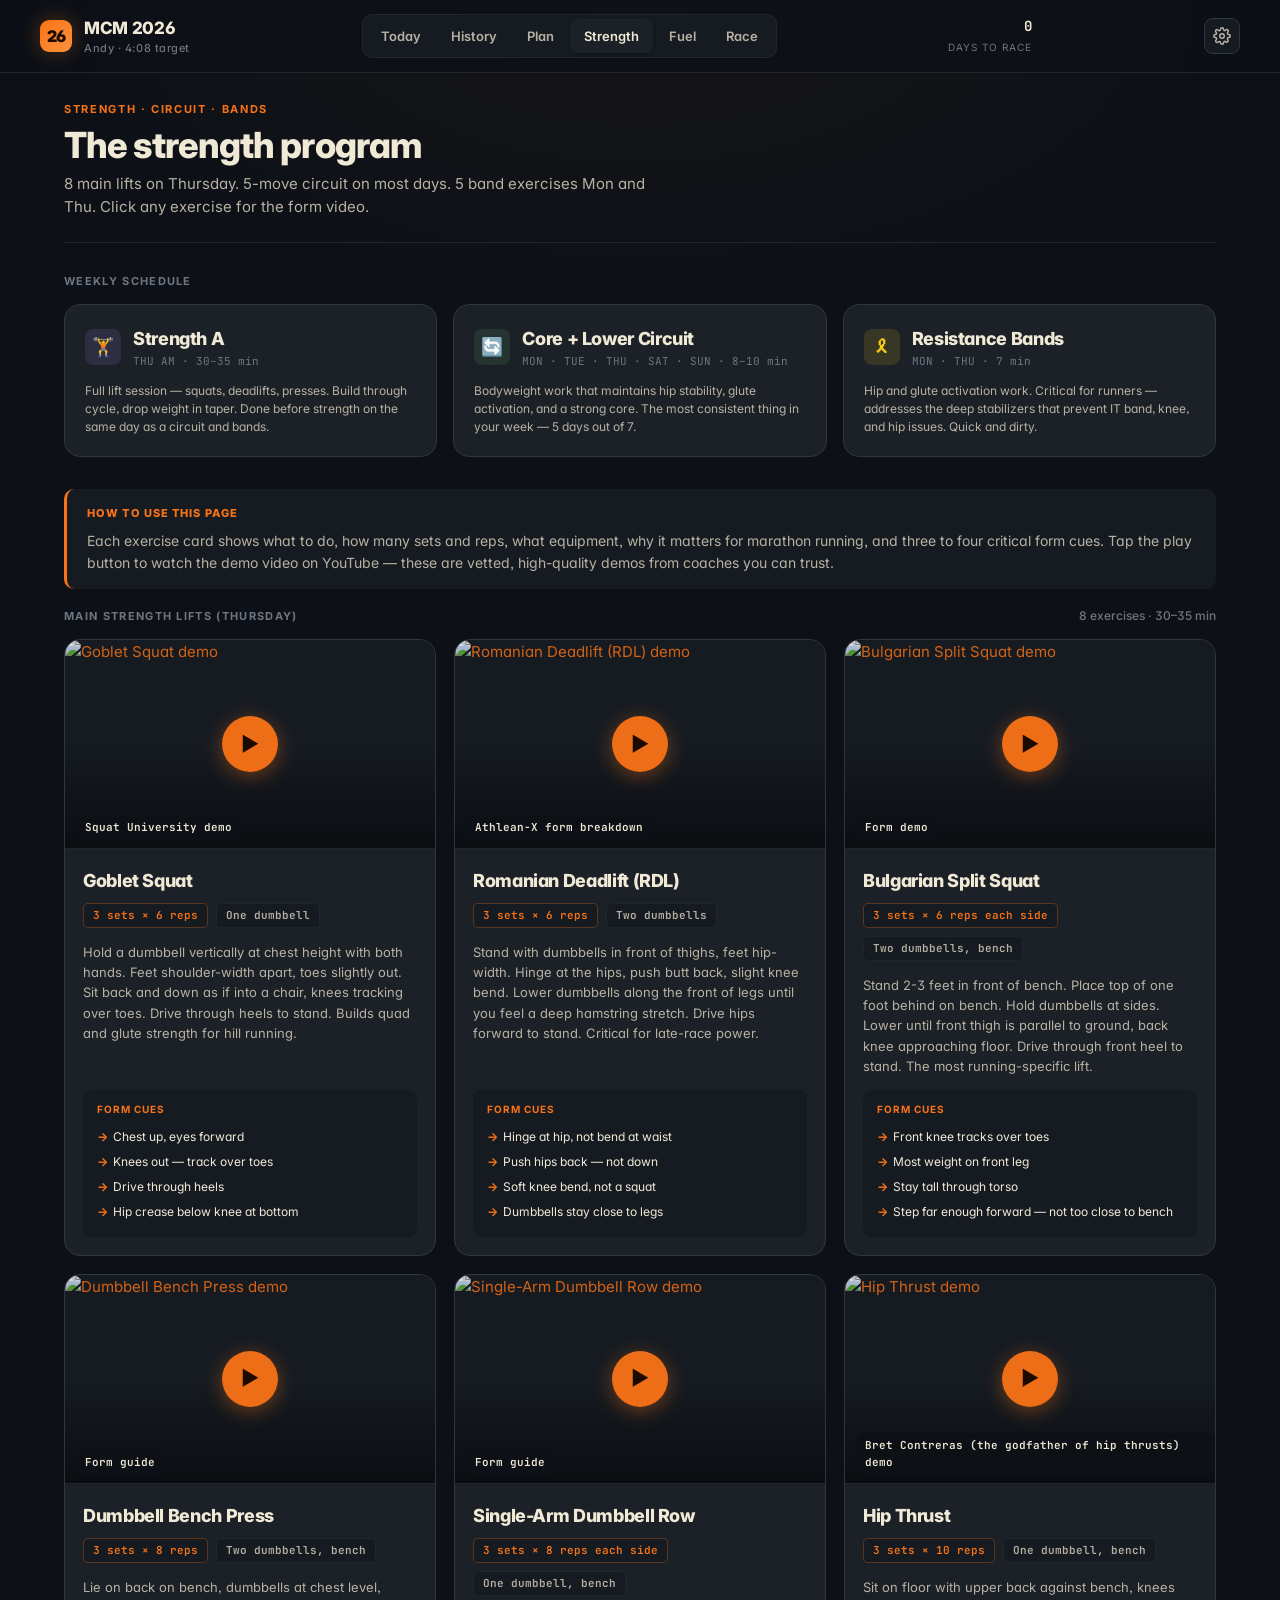
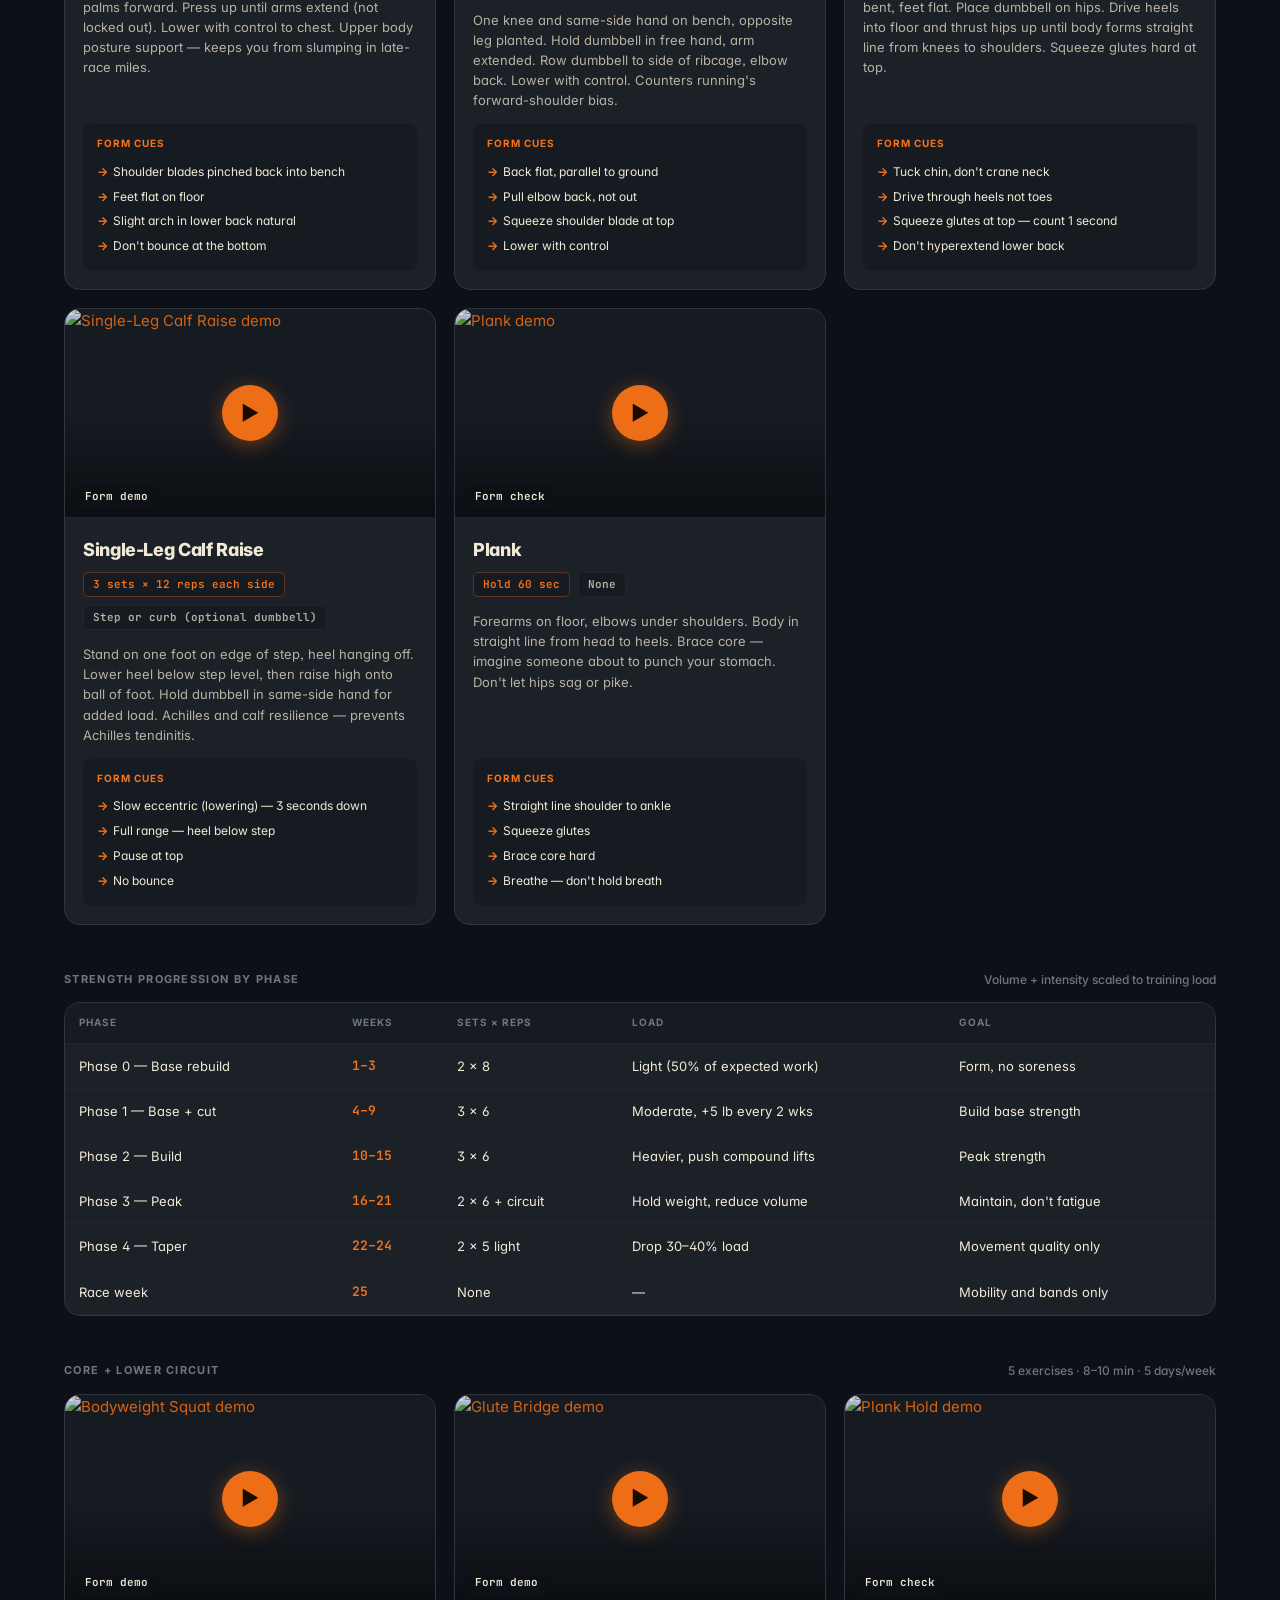
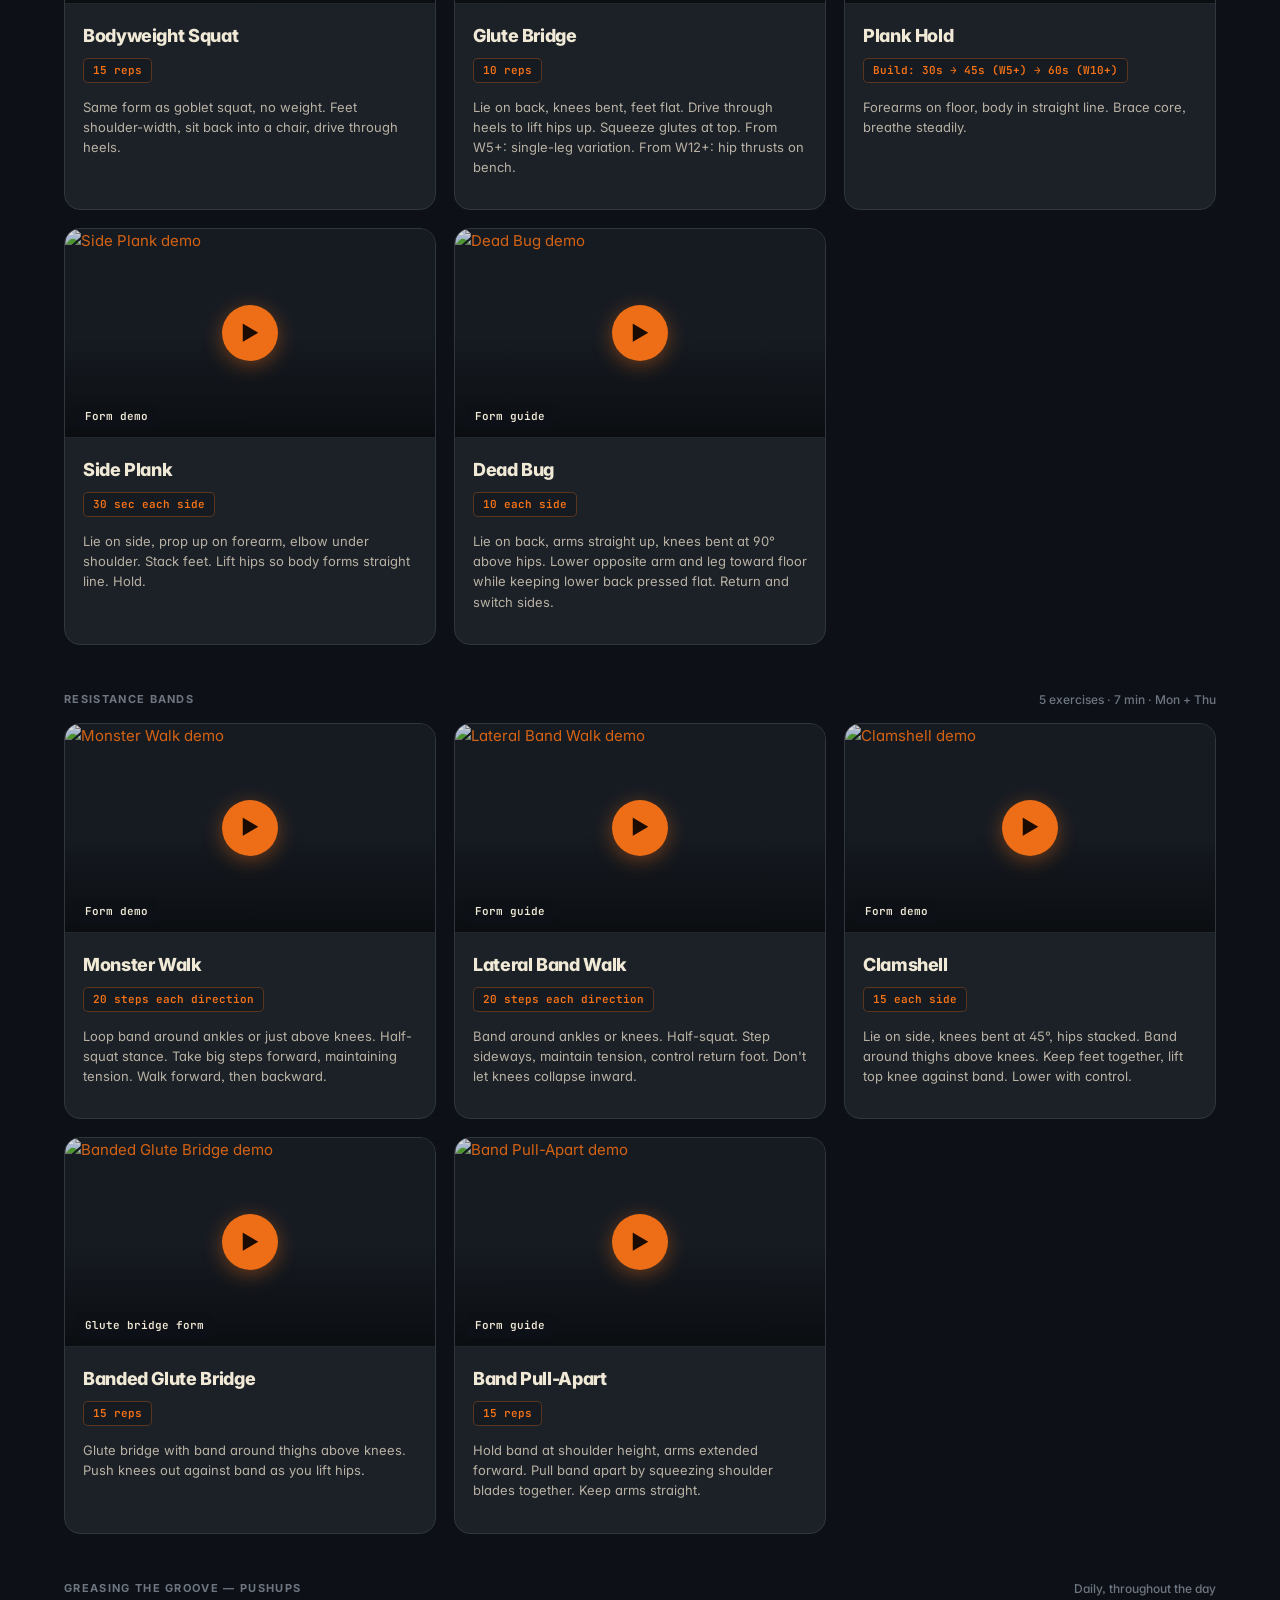
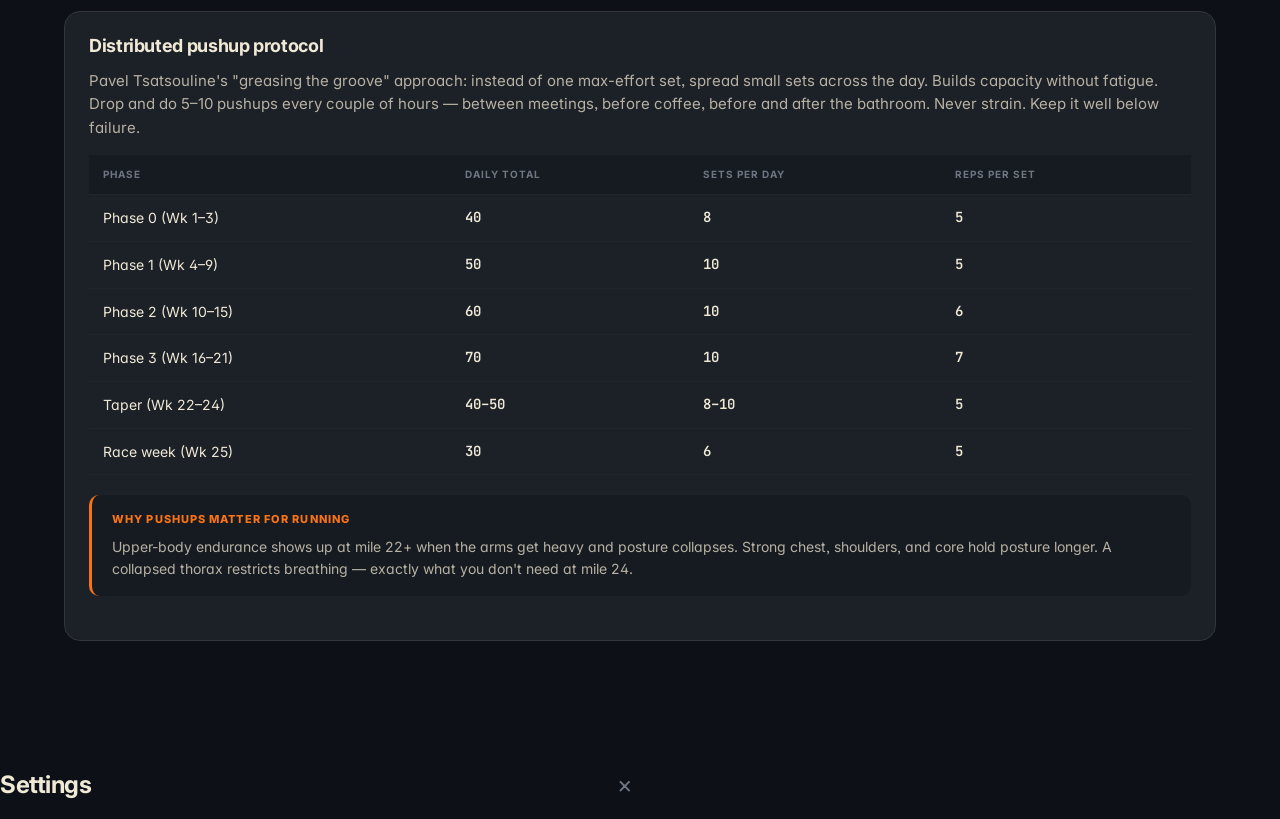
==== commit b42f4766: "Drop Outfit font; add settings modal with JSON export/import/clear Single sans-serif (Inter) instead" ====
--- a/exercises.html
+++ b/exercises.html
@@ -346,6 +346,7 @@
 
 <script src="js/data.js"></script>
 <script src="js/state.js"></script>
+<script src="js/integrations.js"></script>
 <script>
 bindTopnavStats();
 
@@ -385,5 +386,6 @@
 document.getElementById('circuit-grid').innerHTML = EXERCISES.circuit.map(exCard).join('');
 document.getElementById('bands-grid').innerHTML = EXERCISES.bands.map(exCard).join('');
 </script>
+<nav class="bottomnav" id="bottomnav-mount" aria-label="Primary"></nav>
 </body>
 </html>
--- a/css/style.css
+++ b/css/style.css
@@ -3,7 +3,7 @@
    Warm dark mode, single accent, Inter/Outfit/JetBrains Mono
    ============================================================ */
 
-@import url('https://fonts.googleapis.com/css2?family=Outfit:wght@400;500;600;700;800;900&family=Inter:wght@400;500;600;700;800&family=JetBrains+Mono:wght@400;500;600;700&display=swap');
+@import url('https://fonts.googleapis.com/css2?family=Inter:wght@400;500;600;700;800;900&family=JetBrains+Mono:wght@400;500;600;700&display=swap');
 
 :root {
   /* Surfaces */
@@ -43,7 +43,7 @@
   --warn: #f59e0b;
 
   /* Typography */
-  --font-display: 'Outfit', -apple-system, system-ui, sans-serif;
+  --font-display: 'Inter', -apple-system, system-ui, sans-serif;
   --font-body: 'Inter', -apple-system, system-ui, sans-serif;
   --font-mono: 'JetBrains Mono', 'SF Mono', Menlo, monospace;
 
@@ -575,10 +575,175 @@
   .checkin-input-row input { width: 110px; }
 }
 
+/* ===== SETTINGS BUTTON + MODAL ===== */
+.settings-btn {
+  display: grid;
+  place-items: center;
+  width: 36px; height: 36px;
+  border-radius: 9px;
+  background: var(--bg-elev);
+  border: 1px solid var(--border);
+  color: var(--text-dim);
+  flex-shrink: 0;
+  transition: color 0.15s, background 0.15s;
+}
+.settings-btn:hover { color: var(--accent); background: var(--card-hover); }
+.modal-wide { max-width: 640px; }
+.modal-head {
+  display: flex; justify-content: space-between; align-items: center;
+  margin-bottom: 18px;
+}
+.modal-close {
+  font-size: 24px;
+  line-height: 1;
+  color: var(--text-faint);
+  width: 32px; height: 32px;
+  display: grid; place-items: center;
+  border-radius: 8px;
+}
+.modal-close:hover { color: var(--text); background: var(--bg-elev); }
+.settings-section {
+  margin-bottom: 28px;
+  padding-bottom: 24px;
+  border-bottom: 1px solid var(--border-soft);
+}
+.settings-section:last-child { border-bottom: none; padding-bottom: 0; }
+.settings-h {
+  font-family: var(--font-display);
+  font-size: 13px;
+  font-weight: 800;
+  text-transform: uppercase;
+  letter-spacing: 0.12em;
+  color: var(--accent);
+  margin-bottom: 14px;
+}
+.integ-row {
+  display: flex; justify-content: space-between; align-items: center;
+  gap: 16px;
+  padding: 14px 0;
+  border-bottom: 1px solid var(--border-soft);
+  flex-wrap: wrap;
+}
+.integ-row:last-child { border-bottom: none; }
+.integ-info { flex: 1; min-width: 200px; }
+.integ-name {
+  font-family: var(--font-display);
+  font-size: 15px;
+  font-weight: 800;
+  letter-spacing: -0.01em;
+  margin-bottom: 2px;
+}
+.integ-detail {
+  font-size: 12px;
+  color: var(--text-dim);
+}
+.integ-actions { display: flex; gap: 8px; flex-wrap: wrap; align-items: center; }
+.integ-warn {
+  font-size: 11px;
+  color: var(--text-faint);
+  font-style: italic;
+}
+.integ-warn code {
+  font-family: var(--font-mono);
+  font-size: 11px;
+  background: var(--bg-elev);
+  padding: 2px 6px;
+  border-radius: 4px;
+  color: var(--accent);
+  font-style: normal;
+}
+.settings-stats {
+  display: grid;
+  grid-template-columns: repeat(4, 1fr);
+  gap: 10px;
+  margin-bottom: 12px;
+}
+.settings-stats > div {
+  background: var(--bg-elev);
+  border-radius: 8px;
+  padding: 10px;
+  text-align: center;
+}
+.ss-num {
+  display: block;
+  font-family: var(--font-display);
+  font-size: 18px;
+  font-weight: 800;
+  font-variant-numeric: tabular-nums;
+  color: var(--accent);
+}
+.ss-lbl {
+  font-size: 10px;
+  color: var(--text-faint);
+  text-transform: uppercase;
+  letter-spacing: 0.08em;
+  font-weight: 600;
+}
+.settings-meta {
+  font-family: var(--font-mono);
+  font-size: 11px;
+  color: var(--text-faint);
+  margin-bottom: 12px;
+}
+.settings-actions { display: flex; gap: 8px; flex-wrap: wrap; margin-bottom: 10px; }
+.settings-hint { font-size: 12px; color: var(--text-dim); line-height: 1.55; }
+
+@media (max-width: 700px) {
+  .settings-stats { grid-template-columns: repeat(2, 1fr); }
+  .integ-row { flex-direction: column; align-items: stretch; }
+  .integ-actions { justify-content: flex-end; }
+}
+
+.callout.race-week {
+  background: linear-gradient(135deg, rgba(249, 115, 22, 0.12), rgba(239, 68, 68, 0.06));
+  border-color: rgba(249, 115, 22, 0.4);
+  margin-bottom: 16px;
+}
+.callout.race-week .callout-title { color: var(--accent); }
+.callout.race-week a { color: var(--accent); font-weight: 700; text-decoration: underline; text-decoration-thickness: 1px; text-underline-offset: 2px; }
+
+/* ===== BOTTOM NAV (mobile only) ===== */
+.bottomnav { display: none; }
+@media (max-width: 700px) {
+  .bottomnav {
+    display: flex;
+    position: fixed;
+    bottom: 0; left: 0; right: 0;
+    background: rgba(13, 17, 23, 0.95);
+    backdrop-filter: blur(20px); -webkit-backdrop-filter: blur(20px);
+    border-top: 1px solid var(--border-soft);
+    padding: 6px 4px calc(env(safe-area-inset-bottom, 0px) + 6px);
+    z-index: 100;
+  }
+  .bn-tab {
+    flex: 1;
+    padding: 8px 2px;
+    text-align: center;
+    color: var(--text-faint);
+    font-family: var(--font-body);
+    font-size: 10.5px;
+    font-weight: 700;
+    text-decoration: none;
+    text-transform: uppercase;
+    letter-spacing: 0.05em;
+    border-radius: 8px;
+    transition: color 0.15s, background 0.15s;
+  }
+  .bn-tab.is-active {
+    color: var(--accent);
+    background: var(--accent-soft);
+  }
+  .nav-tabs { display: none; }
+  main { padding-bottom: 88px; }
+  .topnav { padding: 10px 14px; }
+  .topnav-inner { gap: 10px; }
+  .brand-sub { display: none; }
+}
+
 /* ===== RESPONSIVE ===== */
 @media (max-width: 900px) {
   .topnav { padding: 12px 16px; }
-  .nav-stats { display: none; }
+  .nav-stats { font-size: 12px; }
   main { padding: 20px 16px 80px; }
   .page-title { font-size: 28px; }
   h1 { font-size: 26px; }
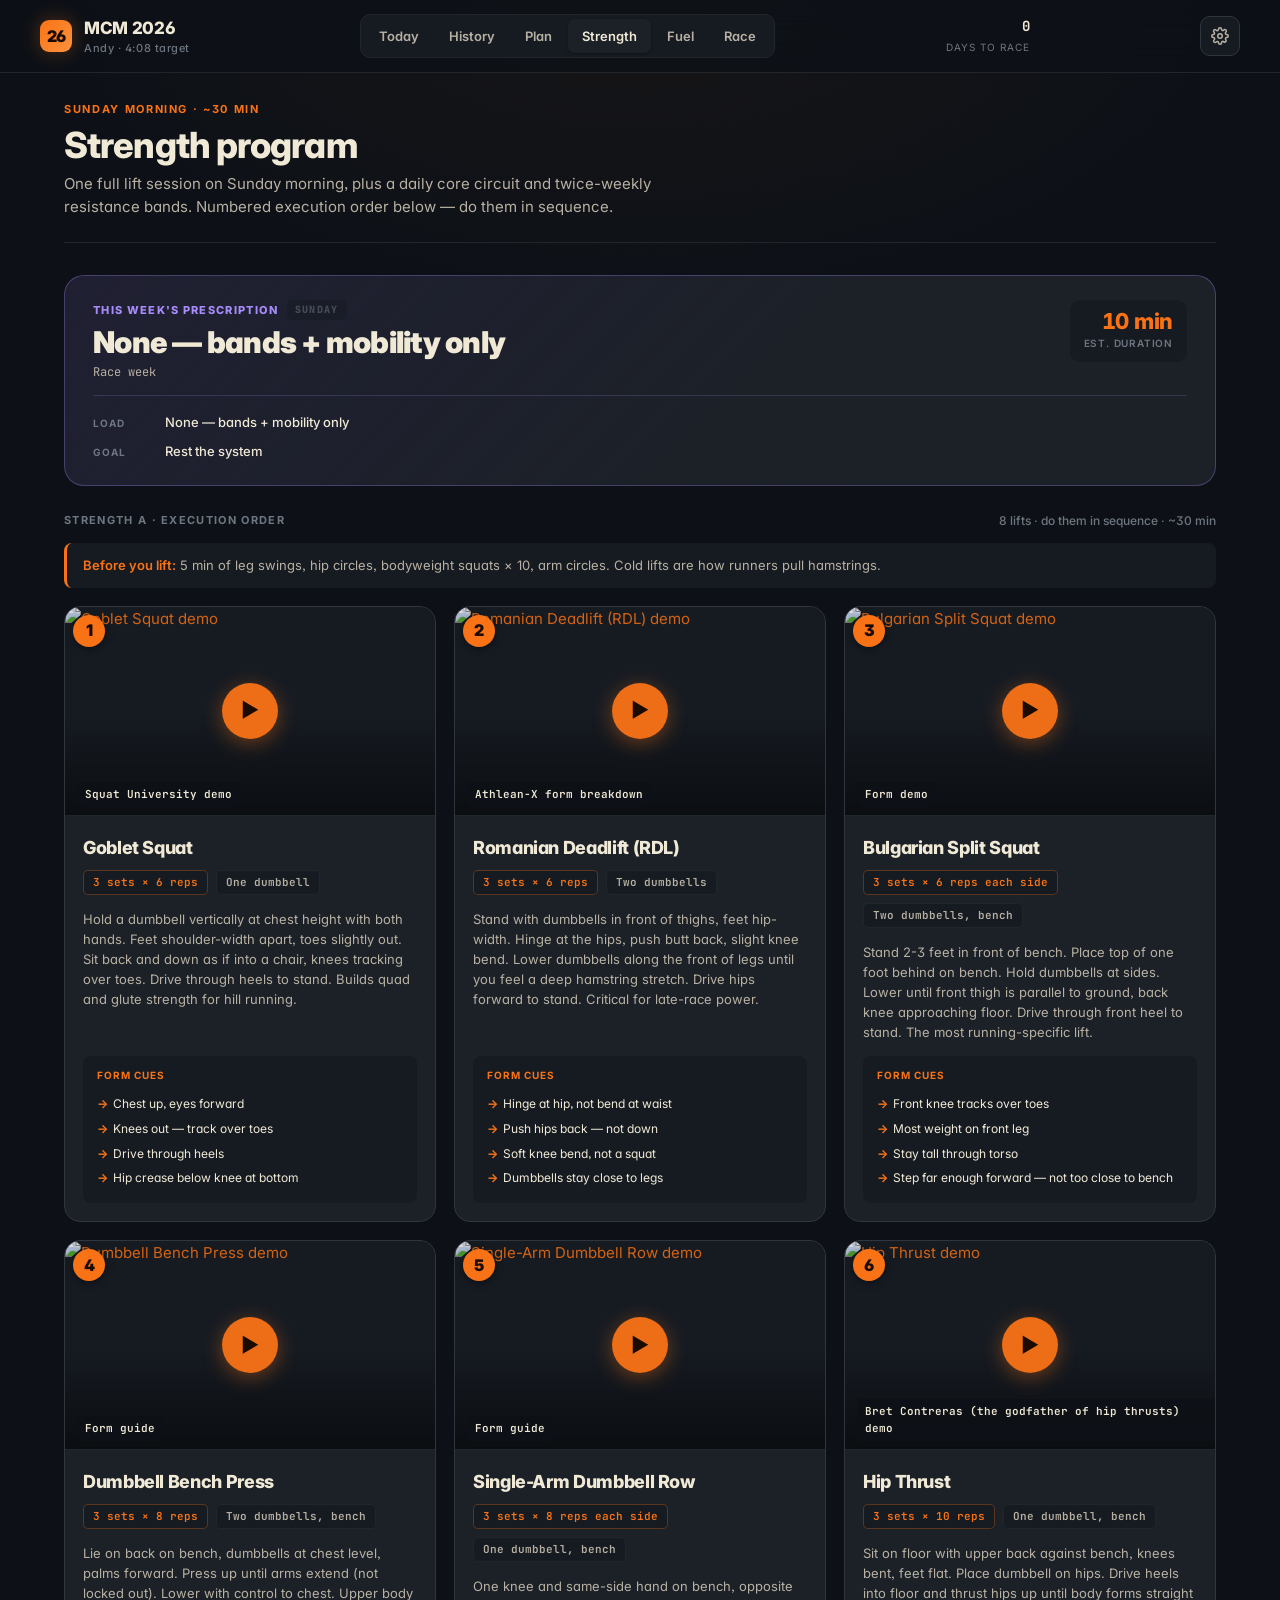
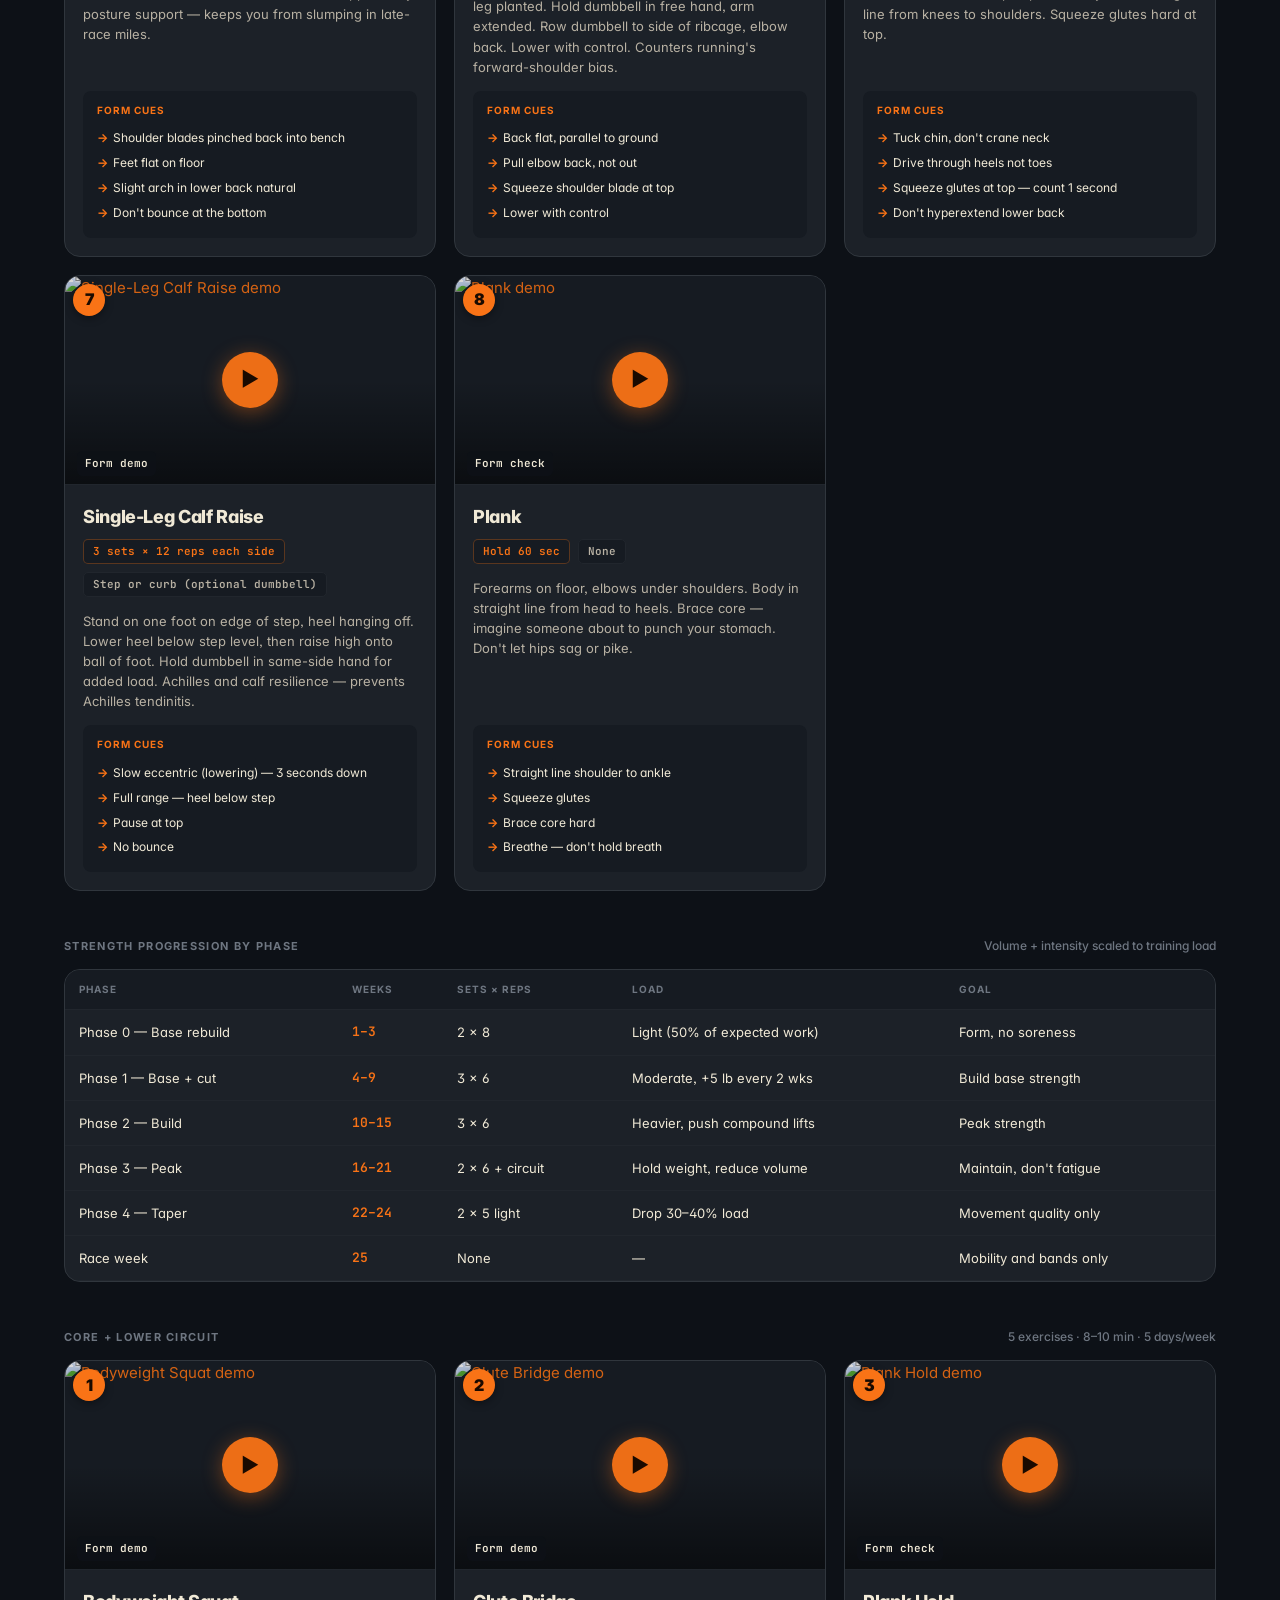
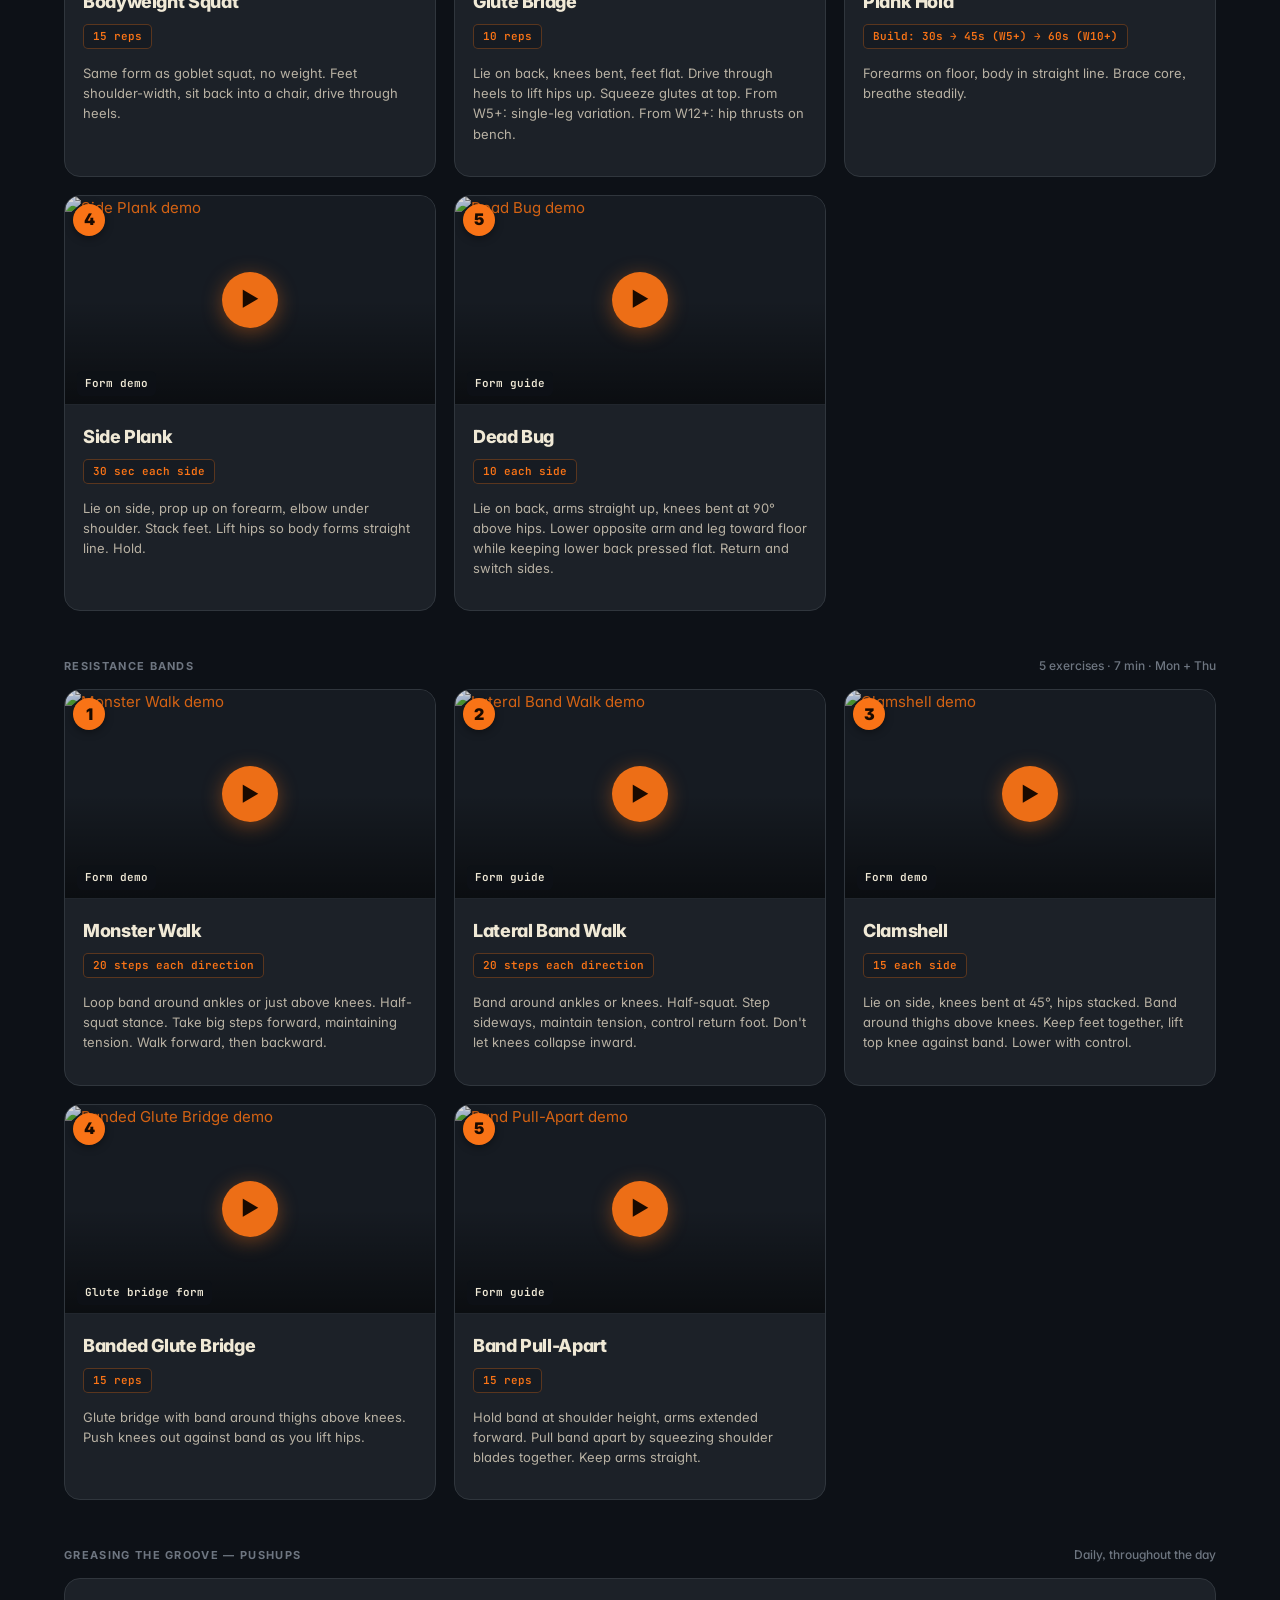
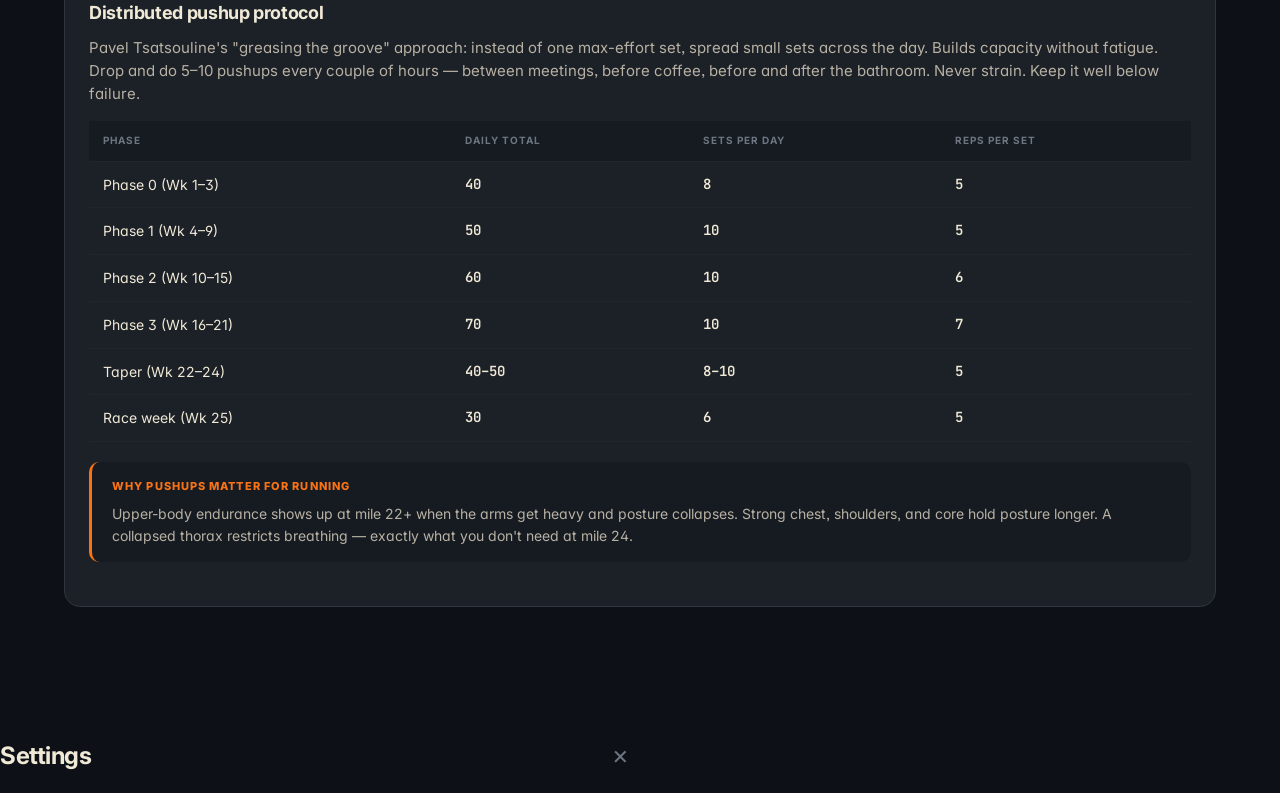
==== commit ef13f3b4: "Move strength Thu→Sun; rebuild Strength page; fix Sunday schedule chronology User cannot lift Thursd" ====
--- a/exercises.html
+++ b/exercises.html
@@ -196,9 +196,124 @@
 .progression-table th { background: var(--bg-elev); }
 .progression-table td.num { color: var(--accent); }
 
+/* Today's prescription card (top of page) */
+.rx-card {
+  background: linear-gradient(135deg, var(--strength-soft), var(--card) 60%);
+  border: 1px solid rgba(167, 139, 250, 0.3);
+  border-radius: var(--radius-xl);
+  padding: 24px 28px;
+  margin-bottom: 28px;
+}
+.rx-head {
+  display: flex; justify-content: space-between; align-items: flex-start;
+  gap: 16px; flex-wrap: wrap;
+  margin-bottom: 16px;
+  padding-bottom: 14px;
+  border-bottom: 1px solid rgba(167, 139, 250, 0.2);
+}
+.rx-kicker {
+  font-family: var(--font-body);
+  font-size: 11px;
+  text-transform: uppercase;
+  letter-spacing: 0.12em;
+  color: var(--strength);
+  font-weight: 800;
+  display: flex; align-items: center; gap: 8px;
+}
+.rx-live-badge {
+  font-family: var(--font-mono);
+  font-size: 10px;
+  padding: 2px 8px;
+  border-radius: 5px;
+  background: rgba(167, 139, 250, 0.2);
+  color: var(--strength);
+}
+.rx-live-badge.muted { background: var(--bg-elev); color: var(--text-faint); }
+.rx-title {
+  font-family: var(--font-display);
+  font-size: 30px;
+  font-weight: 900;
+  letter-spacing: -0.025em;
+  margin-top: 6px;
+  color: var(--text);
+  line-height: 1.1;
+}
+.rx-phase {
+  font-family: var(--font-mono);
+  font-size: 12px;
+  color: var(--text-dim);
+  margin-top: 4px;
+}
+.rx-h-right {
+  text-align: right;
+  background: var(--bg-elev);
+  padding: 10px 14px;
+  border-radius: 10px;
+}
+.rx-est {
+  font-family: var(--font-display);
+  font-size: 22px;
+  font-weight: 800;
+  color: var(--accent);
+  font-variant-numeric: tabular-nums;
+  letter-spacing: -0.02em;
+  line-height: 1;
+}
+.rx-est-lbl {
+  font-family: var(--font-body);
+  font-size: 10px;
+  text-transform: uppercase;
+  letter-spacing: 0.08em;
+  color: var(--text-faint);
+  font-weight: 600;
+  margin-top: 4px;
+}
+.rx-grid { display: grid; gap: 8px; }
+.rx-row { display: grid; grid-template-columns: 60px 1fr; gap: 12px; align-items: baseline; font-size: 13px; }
+.rx-lbl {
+  font-family: var(--font-body);
+  font-size: 10px;
+  text-transform: uppercase;
+  letter-spacing: 0.1em;
+  color: var(--text-faint);
+  font-weight: 700;
+}
+.rx-val { color: var(--text); font-weight: 500; }
+
+/* Warmup note */
+.warmup-note {
+  background: var(--bg-elev);
+  border-left: 3px solid var(--accent);
+  border-radius: 8px;
+  padding: 12px 16px;
+  margin-bottom: 18px;
+  font-size: 13px;
+  color: var(--text-dim);
+  line-height: 1.55;
+}
+.warmup-note strong { color: var(--accent); }
+
+/* Exercise number badge (overlays the thumbnail) */
+.ex-num {
+  position: absolute;
+  top: 8px; left: 8px;
+  width: 32px; height: 32px;
+  background: var(--accent);
+  color: #1a0a00;
+  border-radius: 50%;
+  display: grid; place-items: center;
+  font-family: var(--font-display);
+  font-weight: 900;
+  font-size: 16px;
+  box-shadow: 0 2px 8px rgba(0,0,0,0.4);
+  z-index: 2;
+}
+
 @media (max-width: 700px) {
   .day-summary { grid-template-columns: 1fr; }
   .exercise-grid { grid-template-columns: 1fr; }
+  .rx-title { font-size: 24px; }
+  .rx-card { padding: 18px 20px; }
 }
 </style>
 </head>
@@ -229,55 +344,21 @@
 
 <main>
   <div class="page-header">
-    <div class="page-kicker">Strength · Circuit · Bands</div>
-    <h1 class="page-title">The strength program</h1>
-    <p class="page-subtitle">8 main lifts on Thursday. 5-move circuit on most days. 5 band exercises Mon and Thu. Click any exercise for the form video.</p>
+    <div class="page-kicker">Sunday morning · ~30 min</div>
+    <h1 class="page-title">Strength program</h1>
+    <p class="page-subtitle">One full lift session on Sunday morning, plus a daily core circuit and twice-weekly resistance bands. Numbered execution order below — do them in sequence.</p>
   </div>
 
-  <h2 class="section-title">Weekly schedule</h2>
-  <div class="day-summary">
-    <div class="day-card">
-      <div class="day-card-header">
-        <div class="day-card-icon strength">🏋️</div>
-        <div>
-          <div class="day-card-title">Strength A</div>
-          <div class="day-card-meta">THU AM · 30–35 min</div>
-        </div>
-      </div>
-      <div class="day-card-when">Full lift session — squats, deadlifts, presses. Build through cycle, drop weight in taper. Done before strength on the same day as a circuit and bands.</div>
-    </div>
-    <div class="day-card">
-      <div class="day-card-header">
-        <div class="day-card-icon circuit">🔄</div>
-        <div>
-          <div class="day-card-title">Core + Lower Circuit</div>
-          <div class="day-card-meta">MON · TUE · THU · SAT · SUN · 8–10 min</div>
-        </div>
-      </div>
-      <div class="day-card-when">Bodyweight work that maintains hip stability, glute activation, and a strong core. The most consistent thing in your week — 5 days out of 7.</div>
-    </div>
-    <div class="day-card">
-      <div class="day-card-header">
-        <div class="day-card-icon bands">🎗</div>
-        <div>
-          <div class="day-card-title">Resistance Bands</div>
-          <div class="day-card-meta">MON · THU · 7 min</div>
-        </div>
-      </div>
-      <div class="day-card-when">Hip and glute activation work. Critical for runners — addresses the deep stabilizers that prevent IT band, knee, and hip issues. Quick and dirty.</div>
-    </div>
-  </div>
-
-  <div class="callout">
-    <div class="callout-title">How to use this page</div>
-    <p>Each exercise card shows what to do, how many sets and reps, what equipment, why it matters for marathon running, and three to four critical form cues. Tap the play button to watch the demo video on YouTube — these are vetted, high-quality demos from coaches you can trust.</p>
-  </div>
+  <div id="today-prescription"></div>
 
   <section class="exercise-section">
     <h2 class="section-title">
-      <span>Main strength lifts (Thursday)</span>
-      <span class="section-title-rt">8 exercises · 30–35 min</span>
+      <span>Strength A · execution order</span>
+      <span class="section-title-rt">8 lifts · do them in sequence · ~30 min</span>
     </h2>
+    <div class="warmup-note">
+      <strong>Before you lift:</strong> 5 min of leg swings, hip circles, bodyweight squats × 10, arm circles. Cold lifts are how runners pull hamstrings.
+    </div>
     <div class="exercise-grid" id="strength-grid"></div>
   </section>
 
@@ -350,11 +431,46 @@
 <script>
 bindTopnavStats();
 
+// ===== TODAY'S PRESCRIPTION (phase-aware) =====
+(function() {
+  const cur = getCurrentWeekDay();
+  const wkNum = cur.beforeStart ? 1 : cur.week;
+  const rx = strengthPrescriptionForWeek(wkNum);
+  const today = PLAN[wkNum - 1].days[cur.dayIdx];
+  const isStrengthToday = today && today.type === 'strength';
+
+  const liveBadge = isStrengthToday
+    ? `<span class="rx-live-badge">● Today</span>`
+    : `<span class="rx-live-badge muted">Sunday</span>`;
+
+  document.getElementById('today-prescription').innerHTML = `
+    <div class="rx-card">
+      <div class="rx-head">
+        <div class="rx-h-left">
+          <span class="rx-kicker">This week's prescription ${liveBadge}</span>
+          <h2 class="rx-title">${rx.sets ? `${rx.sets} sets × ${rx.reps} reps` : rx.load}</h2>
+          <div class="rx-phase">${escapeHtml(rx.phase)}</div>
+        </div>
+        <div class="rx-h-right">
+          <div class="rx-est">${escapeHtml(rx.est)}</div>
+          <div class="rx-est-lbl">est. duration</div>
+        </div>
+      </div>
+      <div class="rx-grid">
+        <div class="rx-row"><span class="rx-lbl">Load</span><span class="rx-val">${escapeHtml(rx.load)}</span></div>
+        <div class="rx-row"><span class="rx-lbl">Goal</span><span class="rx-val">${escapeHtml(rx.goal)}</span></div>
+      </div>
+    </div>
+  `;
+})();
+
 function ytId(url) {
   const m = url.match(/(?:youtube\.com\/watch\?v=|youtu\.be\/)([a-zA-Z0-9_-]+)/);
   return m ? m[1] : null;
 }
-function exCard(ex) {
+
+// Numbered execution-order card for main lifts; static description card for circuit + bands.
+function exCard(ex, index) {
   const id = ytId(ex.videoUrl);
   const thumb = id ? `https://img.youtube.com/vi/${id}/hqdefault.jpg` : '';
   const cuesHTML = ex.formCues ? `
@@ -363,12 +479,14 @@
       <ul>${ex.formCues.map(c => `<li>${c}</li>`).join('')}</ul>
     </div>
   ` : '';
+  const numHTML = (typeof index === 'number') ? `<div class="ex-num">${index + 1}</div>` : '';
   return `
     <div class="ex-card">
       <a class="ex-thumb" href="${ex.videoUrl}" target="_blank" rel="noopener" title="Watch ${ex.videoLabel || 'demo'}">
         ${thumb ? `<img src="${thumb}" alt="${ex.name} demo" loading="lazy">` : ''}
         <div class="ex-thumb-overlay"><div class="ex-play">▶</div></div>
         ${ex.videoLabel ? `<div class="ex-thumb-label">${ex.videoLabel}</div>` : ''}
+        ${numHTML}
       </a>
       <div class="ex-body">
         <div class="ex-name">${ex.name}</div>
@@ -382,7 +500,7 @@
     </div>
   `;
 }
-document.getElementById('strength-grid').innerHTML = EXERCISES.strength.map(exCard).join('');
+document.getElementById('strength-grid').innerHTML = EXERCISES.strength.map((ex, i) => exCard(ex, i)).join('');
 document.getElementById('circuit-grid').innerHTML = EXERCISES.circuit.map(exCard).join('');
 document.getElementById('bands-grid').innerHTML = EXERCISES.bands.map(exCard).join('');
 </script>
--- a/css/style.css
+++ b/css/style.css
@@ -405,6 +405,541 @@
 .text-accent { color: var(--accent); }
 .muted { opacity: 0.5; }
 
+/* ===== WORKOUT PURPOSE (inside today card) ===== */
+.workout-purpose {
+  background: var(--bg-elev);
+  border: 1px solid var(--border-soft);
+  border-radius: 12px;
+  padding: 12px 14px;
+  margin-bottom: 18px;
+  position: relative;
+}
+.wp-row {
+  display: grid;
+  grid-template-columns: 78px 1fr;
+  gap: 10px;
+  padding: 4px 0;
+  align-items: baseline;
+  font-size: 12px;
+  line-height: 1.45;
+}
+.wp-lbl {
+  font-family: var(--font-body);
+  font-size: 10px;
+  text-transform: uppercase;
+  letter-spacing: 0.1em;
+  color: var(--accent);
+  font-weight: 700;
+}
+.wp-val { color: var(--text-dim); }
+
+/* ===== ANOMALY ALERTS ===== */
+.anomaly {
+  background: linear-gradient(135deg, rgba(239, 68, 68, 0.08), rgba(245, 158, 11, 0.04));
+  border: 1px solid rgba(239, 68, 68, 0.3);
+  border-radius: var(--radius);
+  padding: 12px 16px;
+  margin-bottom: 12px;
+  display: flex;
+  align-items: flex-start;
+  gap: 12px;
+}
+.an-icon { font-size: 18px; line-height: 1.2; flex-shrink: 0; }
+.an-text { flex: 1; }
+.an-title { font-family: var(--font-body); font-size: 13px; font-weight: 800; color: var(--text); margin-bottom: 2px; }
+.an-detail { font-size: 12px; color: var(--text-dim); line-height: 1.5; }
+
+/* ===== RECOVERY CARD ===== */
+.rec-card {
+  background: var(--card);
+  border: 1px solid var(--border);
+  border-radius: var(--radius-lg);
+  padding: 16px 20px;
+  margin-bottom: 24px;
+  display: grid;
+  grid-template-columns: 90px 1fr;
+  gap: 18px;
+  align-items: center;
+}
+.rec-card.rec-empty { opacity: 0.7; }
+.rec-card.rec-great    { border-color: rgba(34, 197, 94, 0.4); background: linear-gradient(135deg, rgba(34, 197, 94, 0.08), var(--card) 60%); }
+.rec-card.rec-good     { border-color: rgba(56, 189, 248, 0.35); background: linear-gradient(135deg, rgba(56, 189, 248, 0.06), var(--card) 60%); }
+.rec-card.rec-tired    { border-color: rgba(250, 204, 21, 0.4); background: linear-gradient(135deg, rgba(250, 204, 21, 0.08), var(--card) 60%); }
+.rec-card.rec-depleted { border-color: rgba(239, 68, 68, 0.4); background: linear-gradient(135deg, rgba(239, 68, 68, 0.1), var(--card) 60%); }
+.rec-num {
+  font-family: var(--font-display);
+  font-size: 56px;
+  font-weight: 900;
+  letter-spacing: -0.04em;
+  line-height: 1;
+  font-variant-numeric: tabular-nums;
+  text-align: center;
+}
+.rec-card.rec-great .rec-num    { color: var(--done); }
+.rec-card.rec-good .rec-num     { color: var(--long); }
+.rec-card.rec-tired .rec-num    { color: var(--quality); }
+.rec-card.rec-depleted .rec-num { color: var(--race); }
+.rec-card.rec-empty .rec-num    { color: var(--text-faint); }
+.rec-title {
+  font-family: var(--font-body);
+  font-size: 12px;
+  text-transform: uppercase;
+  letter-spacing: 0.1em;
+  color: var(--text-faint);
+  font-weight: 700;
+  margin-bottom: 4px;
+}
+.rec-status { color: var(--accent); font-weight: 800; }
+.rec-detail { font-size: 14px; color: var(--text); font-weight: 500; margin-bottom: 6px; }
+.rec-reasons { font-family: var(--font-mono); font-size: 11px; color: var(--text-dim); }
+
+/* ===== PREDICTION CARD ===== */
+.prediction {
+  background: var(--card);
+  border: 1px solid var(--border);
+  border-radius: var(--radius-xl);
+  padding: 22px;
+  margin-top: 14px;
+}
+.prediction h3 {
+  font-family: var(--font-body);
+  font-size: 11px;
+  text-transform: uppercase;
+  letter-spacing: 0.12em;
+  color: var(--text-faint);
+  font-weight: 700;
+  margin-bottom: 10px;
+}
+.pred-num {
+  font-family: var(--font-display);
+  font-size: 32px;
+  font-weight: 900;
+  letter-spacing: -0.03em;
+  font-variant-numeric: tabular-nums;
+  line-height: 1;
+  margin-bottom: 6px;
+}
+.pred-num.pred-on-target { color: var(--done); }
+.pred-num.pred-close { color: var(--quality); }
+.pred-num.pred-far { color: var(--accent); }
+.pred-sub { font-family: var(--font-mono); font-size: 11px; color: var(--text-faint); }
+
+/* ===== SMART HINTS (today card) ===== */
+.smart-hints {
+  background: linear-gradient(135deg, var(--accent-soft), transparent);
+  border: 1px solid rgba(249, 115, 22, 0.3);
+  border-radius: 12px;
+  padding: 12px 14px;
+  margin-bottom: 18px;
+  display: flex;
+  flex-direction: column;
+  gap: 10px;
+}
+.hint-row { display: flex; gap: 10px; align-items: flex-start; font-size: 12px; line-height: 1.5; }
+.hint-icon { font-size: 16px; line-height: 1; flex-shrink: 0; }
+.hint-text { color: var(--text); font-weight: 500; }
+
+/* ===== PATTERN INSIGHTS (history) ===== */
+.insights-card {
+  background: var(--card);
+  border: 1px solid var(--border);
+  border-radius: var(--radius-lg);
+  padding: 18px 20px;
+  margin-bottom: 24px;
+}
+.insights-h {
+  font-family: var(--font-body);
+  font-size: 11px;
+  text-transform: uppercase;
+  letter-spacing: 0.12em;
+  color: var(--accent);
+  font-weight: 800;
+  margin-bottom: 14px;
+}
+.insight-row {
+  display: flex;
+  gap: 12px;
+  padding: 10px 0;
+  border-bottom: 1px solid var(--border-soft);
+  align-items: flex-start;
+}
+.insight-row:last-child { border-bottom: none; }
+.ins-icon { font-size: 18px; line-height: 1.2; flex-shrink: 0; }
+.ins-title { font-family: var(--font-body); font-size: 13px; font-weight: 700; color: var(--text); margin-bottom: 3px; }
+.ins-detail { font-size: 12px; color: var(--text-dim); line-height: 1.5; }
+
+/* ===== PRE-RACE COUNTDOWN URGENCY ===== */
+.countdown.cd-mid    { background: linear-gradient(135deg, #2a1a0e, #1c0e08); }
+.countdown.cd-close  { background: linear-gradient(135deg, #3a1a0a, #240b06); border-color: rgba(249, 115, 22, 0.4); }
+.countdown.cd-close .countdown-num    { background: linear-gradient(135deg, var(--accent), #fb7185); -webkit-background-clip: text; background-clip: text; }
+.countdown.cd-week  { background: linear-gradient(135deg, #4a1414, #2c0808); border-color: rgba(239, 68, 68, 0.5); }
+.countdown.cd-week .countdown-num     { background: linear-gradient(135deg, #ef4444, #f97316); -webkit-background-clip: text; background-clip: text; }
+.countdown.cd-week::before { background: radial-gradient(circle 200px at center top, rgba(239, 68, 68, 0.25), transparent 70%); }
+.countdown.cd-today { background: linear-gradient(135deg, #5a0e0e, #3a0606); border-color: var(--race); animation: pulse 2s ease-in-out infinite; }
+.countdown.cd-today .countdown-num    { color: var(--race); }
+@keyframes pulse {
+  0%, 100% { transform: scale(1); }
+  50% { transform: scale(1.02); }
+}
+
+/* ===== YESTERDAY RECAP ===== */
+.yesterday {
+  border-radius: var(--radius);
+  padding: 12px 16px;
+  margin-bottom: 18px;
+  display: flex;
+  align-items: center;
+  gap: 12px;
+  flex-wrap: wrap;
+}
+.yesterday.y-done {
+  background: rgba(34, 197, 94, 0.06);
+  border: 1px solid rgba(34, 197, 94, 0.2);
+}
+.yesterday.y-done .y-icon { color: var(--done); }
+.yesterday.y-skip {
+  background: var(--bg-elev);
+  border: 1px solid var(--border-soft);
+  opacity: 0.7;
+}
+.yesterday.y-pending {
+  background: linear-gradient(135deg, var(--accent-soft), transparent);
+  border: 1px solid rgba(249, 115, 22, 0.3);
+  flex-direction: column;
+  align-items: stretch;
+  padding: 14px 16px;
+}
+.y-icon { font-size: 16px; font-weight: 700; }
+.y-pre {
+  font-family: var(--font-body);
+  font-size: 11px;
+  text-transform: uppercase;
+  letter-spacing: 0.1em;
+  color: var(--text-faint);
+  font-weight: 700;
+}
+.y-text { font-size: 13px; color: var(--text-dim); flex: 1; }
+.y-prompt { display: flex; align-items: center; gap: 12px; }
+.y-text-block { flex: 1; min-width: 0; }
+.y-title { font-size: 14px; font-weight: 700; color: var(--text); margin-bottom: 2px; }
+.y-sub { font-size: 12px; color: var(--text-dim); }
+.y-actions { display: flex; gap: 6px; flex-wrap: wrap; }
+.btn-small { padding: 6px 12px; font-size: 12px; }
+
+/* ===== TODAY COMPLETION RING ===== */
+.ring-wrap {
+  background: var(--card);
+  border: 1px solid var(--border);
+  border-radius: var(--radius-lg);
+  padding: 14px 18px;
+  margin-bottom: 32px;
+  display: flex;
+  align-items: center;
+  gap: 14px;
+}
+.ring-svg { width: 64px; height: 64px; flex-shrink: 0; }
+.ring-text { flex: 1; min-width: 0; }
+.ring-title {
+  font-family: var(--font-body);
+  font-size: 11px;
+  text-transform: uppercase;
+  letter-spacing: 0.12em;
+  color: var(--text-faint);
+  font-weight: 700;
+  margin-bottom: 6px;
+}
+.ring-list { display: flex; flex-wrap: wrap; gap: 5px; }
+.ring-chip {
+  font-family: var(--font-body);
+  font-size: 11px;
+  font-weight: 700;
+  padding: 3px 9px;
+  border-radius: 6px;
+  background: var(--bg-elev);
+  color: var(--text-faint);
+  border: 1px solid var(--border-soft);
+  text-transform: uppercase;
+  letter-spacing: 0.04em;
+}
+.ring-chip.on {
+  background: rgba(34, 197, 94, 0.15);
+  color: var(--done);
+  border-color: rgba(34, 197, 94, 0.3);
+}
+
+/* ===== LAST SIMILAR WORKOUTS (today card) ===== */
+.last-similar {
+  background: var(--bg-elev);
+  border: 1px solid var(--border-soft);
+  border-radius: 12px;
+  padding: 12px 14px;
+  margin-bottom: 18px;
+}
+.ls-head {
+  font-family: var(--font-body);
+  font-size: 10px;
+  text-transform: uppercase;
+  letter-spacing: 0.12em;
+  color: var(--text-faint);
+  font-weight: 700;
+  margin-bottom: 8px;
+}
+.ls-list { display: flex; flex-direction: column; gap: 4px; }
+.ls-item {
+  display: grid;
+  grid-template-columns: 56px 60px 80px 1fr;
+  gap: 8px;
+  font-family: var(--font-mono);
+  font-size: 12px;
+  font-variant-numeric: tabular-nums;
+  align-items: baseline;
+}
+.ls-wk { color: var(--text-faint); font-weight: 600; }
+.ls-mi { color: var(--text); font-weight: 700; }
+.ls-pace { color: var(--accent); font-weight: 600; }
+.ls-rpe { color: var(--text-dim); font-weight: 600; }
+
+/* ===== TRAINING LOAD (history page) ===== */
+.load-card {
+  background: var(--card);
+  border: 1px solid var(--border);
+  border-radius: var(--radius-lg);
+  padding: 18px 20px;
+  margin-bottom: 24px;
+}
+.load-row {
+  display: grid;
+  grid-template-columns: repeat(3, 1fr);
+  gap: 14px;
+  margin-bottom: 12px;
+}
+.load-stat {
+  background: var(--bg-elev);
+  border-radius: 10px;
+  padding: 12px;
+  text-align: center;
+}
+.load-num {
+  font-family: var(--font-display);
+  font-size: 24px;
+  font-weight: 800;
+  letter-spacing: -0.025em;
+  color: var(--accent);
+  font-variant-numeric: tabular-nums;
+  line-height: 1.1;
+}
+.load-lbl {
+  font-family: var(--font-body);
+  font-size: 10px;
+  text-transform: uppercase;
+  letter-spacing: 0.08em;
+  color: var(--text-faint);
+  font-weight: 600;
+  margin-top: 4px;
+}
+.load-hint { font-size: 12px; color: var(--text-dim); line-height: 1.5; }
+
+@media (max-width: 700px) {
+  .ls-item { grid-template-columns: 50px 60px 72px 1fr; gap: 6px; font-size: 11px; }
+  .y-prompt { gap: 8px; }
+  .ring-wrap { padding: 12px 14px; }
+}
+
+/* ===== STRENGTH DETAIL (today card) ===== */
+.strength-detail {
+  background: var(--strength-soft);
+  border: 1px solid rgba(167, 139, 250, 0.25);
+  border-radius: 12px;
+  padding: 14px 16px;
+  margin-bottom: 18px;
+}
+.sd-section { margin-bottom: 14px; }
+.sd-section:last-of-type { margin-bottom: 8px; }
+.sd-head {
+  display: flex; justify-content: space-between; align-items: baseline;
+  margin-bottom: 8px;
+  padding-bottom: 6px;
+  border-bottom: 1px solid rgba(167, 139, 250, 0.15);
+}
+.sd-h-title {
+  font-family: var(--font-display);
+  font-size: 13px;
+  font-weight: 800;
+  color: var(--strength);
+  letter-spacing: -0.01em;
+}
+.sd-h-meta {
+  font-family: var(--font-mono);
+  font-size: 10px;
+  color: var(--text-faint);
+  font-weight: 600;
+  text-transform: uppercase;
+  letter-spacing: 0.06em;
+}
+.sd-list {
+  list-style: none;
+  padding: 0;
+  margin: 0;
+  counter-reset: lift;
+}
+.sd-list li {
+  display: grid;
+  grid-template-columns: 22px 1fr auto;
+  gap: 8px;
+  align-items: baseline;
+  padding: 5px 0;
+  font-size: 13px;
+  border-bottom: 1px dashed rgba(167, 139, 250, 0.1);
+}
+.sd-list li:last-child { border-bottom: none; }
+.sd-list li::before {
+  counter-increment: lift;
+  content: counter(lift);
+  font-family: var(--font-mono);
+  font-size: 10px;
+  color: var(--text-faint);
+  font-weight: 700;
+  text-align: right;
+}
+.sd-name { color: var(--text); font-weight: 600; }
+.sd-sets {
+  font-family: var(--font-mono);
+  font-size: 11px;
+  color: var(--text-dim);
+  font-weight: 600;
+  font-variant-numeric: tabular-nums;
+}
+.sd-link {
+  margin-top: 8px;
+  font-size: 11px;
+}
+.sd-link a {
+  color: var(--strength);
+  font-weight: 700;
+  text-decoration: none;
+}
+.sd-link a:hover { text-decoration: underline; }
+
+/* ===== TODAY'S SCHEDULE ===== */
+.schedule-card {
+  background: var(--card);
+  border: 1px solid var(--border);
+  border-radius: var(--radius-xl);
+  padding: 22px 24px;
+  margin-bottom: 32px;
+}
+.schedule-targets {
+  display: grid;
+  grid-template-columns: repeat(3, 1fr);
+  gap: 10px;
+  margin-bottom: 18px;
+  padding-bottom: 16px;
+  border-bottom: 1px solid var(--border);
+}
+.st-cell {
+  background: var(--bg-elev);
+  border-radius: 10px;
+  padding: 10px 12px;
+  display: flex;
+  flex-direction: column;
+  gap: 2px;
+  text-align: center;
+}
+.st-num {
+  font-family: var(--font-display);
+  font-size: 20px;
+  font-weight: 800;
+  color: var(--accent);
+  letter-spacing: -0.02em;
+  font-variant-numeric: tabular-nums;
+  line-height: 1.1;
+}
+.st-lbl {
+  font-family: var(--font-body);
+  font-size: 10px;
+  color: var(--text-faint);
+  text-transform: uppercase;
+  letter-spacing: 0.06em;
+  font-weight: 600;
+}
+.schedule-list { display: flex; flex-direction: column; }
+.sched-row {
+  display: grid;
+  grid-template-columns: 100px 32px 1fr;
+  gap: 14px;
+  padding: 12px 0;
+  border-bottom: 1px solid var(--border-soft);
+  align-items: baseline;
+}
+.sched-row:last-child { border-bottom: none; }
+.sched-time {
+  font-family: var(--font-mono);
+  font-size: 11px;
+  font-weight: 700;
+  text-transform: uppercase;
+  letter-spacing: 0.05em;
+  color: var(--accent);
+  font-variant-numeric: tabular-nums;
+}
+.sched-icon {
+  font-size: 18px;
+  line-height: 1;
+  text-align: center;
+}
+.sched-body { min-width: 0; }
+.sched-title {
+  font-family: var(--font-body);
+  font-size: 14px;
+  font-weight: 700;
+  color: var(--text);
+  margin-bottom: 2px;
+}
+.sched-detail {
+  font-size: 12px;
+  color: var(--text-dim);
+  line-height: 1.5;
+}
+.schedule-gear {
+  margin-top: 18px;
+  padding-top: 16px;
+  border-top: 1px solid var(--border);
+}
+.sg-title {
+  font-family: var(--font-body);
+  font-size: 11px;
+  text-transform: uppercase;
+  letter-spacing: 0.12em;
+  color: var(--accent);
+  font-weight: 800;
+  margin-bottom: 10px;
+}
+.sg-list {
+  list-style: none;
+  display: grid;
+  grid-template-columns: repeat(auto-fit, minmax(220px, 1fr));
+  gap: 6px;
+  margin: 0; padding: 0;
+}
+.sg-list li {
+  font-size: 13px;
+  color: var(--text);
+  padding-left: 18px;
+  position: relative;
+  line-height: 1.5;
+}
+.sg-list li::before {
+  content: '☐';
+  position: absolute;
+  left: 0;
+  color: var(--text-faint);
+}
+
+@media (max-width: 700px) {
+  .sched-row { grid-template-columns: 84px 28px 1fr; gap: 10px; }
+  .sched-time { font-size: 10px; }
+  .wp-row { grid-template-columns: 64px 1fr; gap: 8px; }
+}
+
 /* ===== POST-RUN LOG (today card) ===== */
 .run-log {
   margin-top: 18px;
@@ -579,29 +1114,29 @@
 .settings-btn {
   display: grid;
   place-items: center;
-  width: 36px; height: 36px;
-  border-radius: 9px;
+  width: 40px; height: 40px;
+  border-radius: 10px;
   background: var(--bg-elev);
   border: 1px solid var(--border);
   color: var(--text-dim);
   flex-shrink: 0;
   transition: color 0.15s, background 0.15s;
 }
-.settings-btn:hover { color: var(--accent); background: var(--card-hover); }
+.settings-btn:hover, .settings-btn:focus-visible { color: var(--accent); background: var(--card-hover); outline: none; }
 .modal-wide { max-width: 640px; }
 .modal-head {
   display: flex; justify-content: space-between; align-items: center;
   margin-bottom: 18px;
 }
 .modal-close {
-  font-size: 24px;
+  font-size: 26px;
   line-height: 1;
   color: var(--text-faint);
-  width: 32px; height: 32px;
+  width: 40px; height: 40px;
   display: grid; place-items: center;
-  border-radius: 8px;
-}
-.modal-close:hover { color: var(--text); background: var(--bg-elev); }
+  border-radius: 10px;
+}
+.modal-close:hover, .modal-close:focus-visible { color: var(--text); background: var(--bg-elev); outline: none; }
 .settings-section {
   margin-bottom: 28px;
   padding-bottom: 24px;
